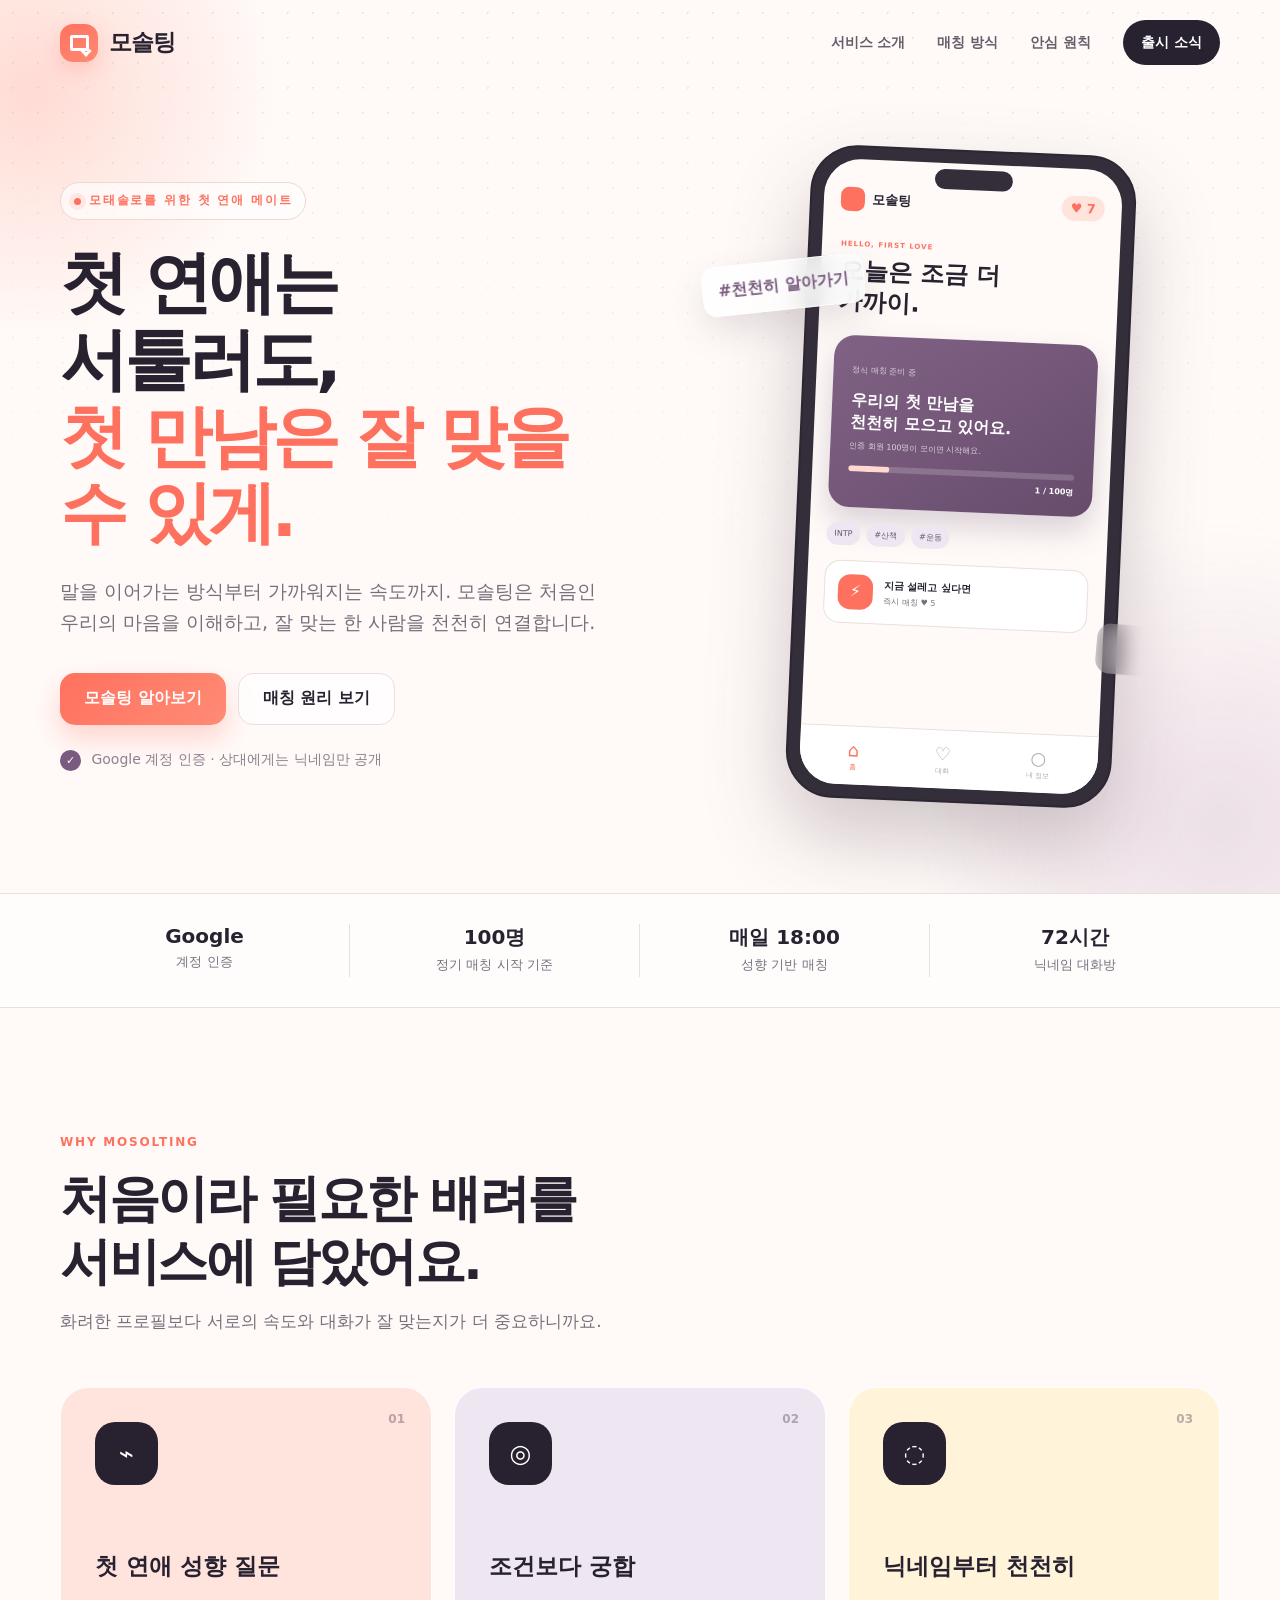
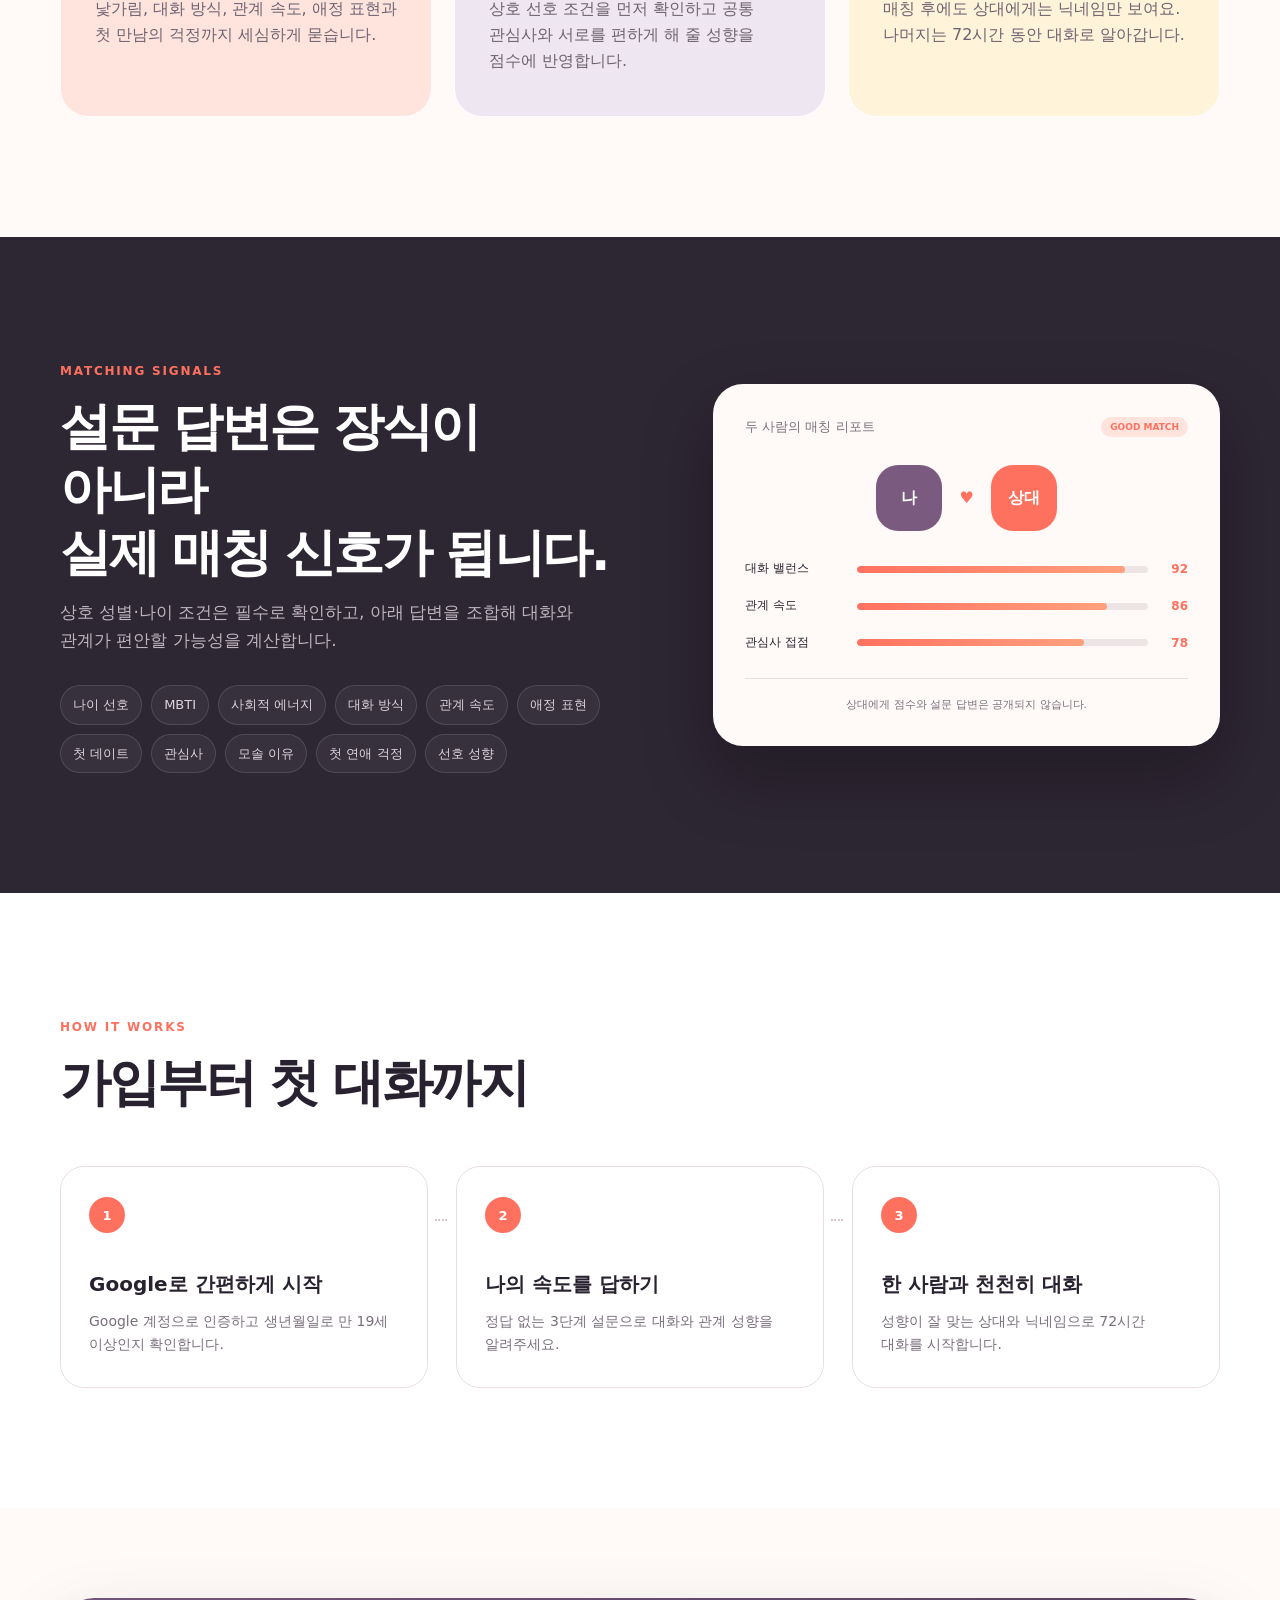
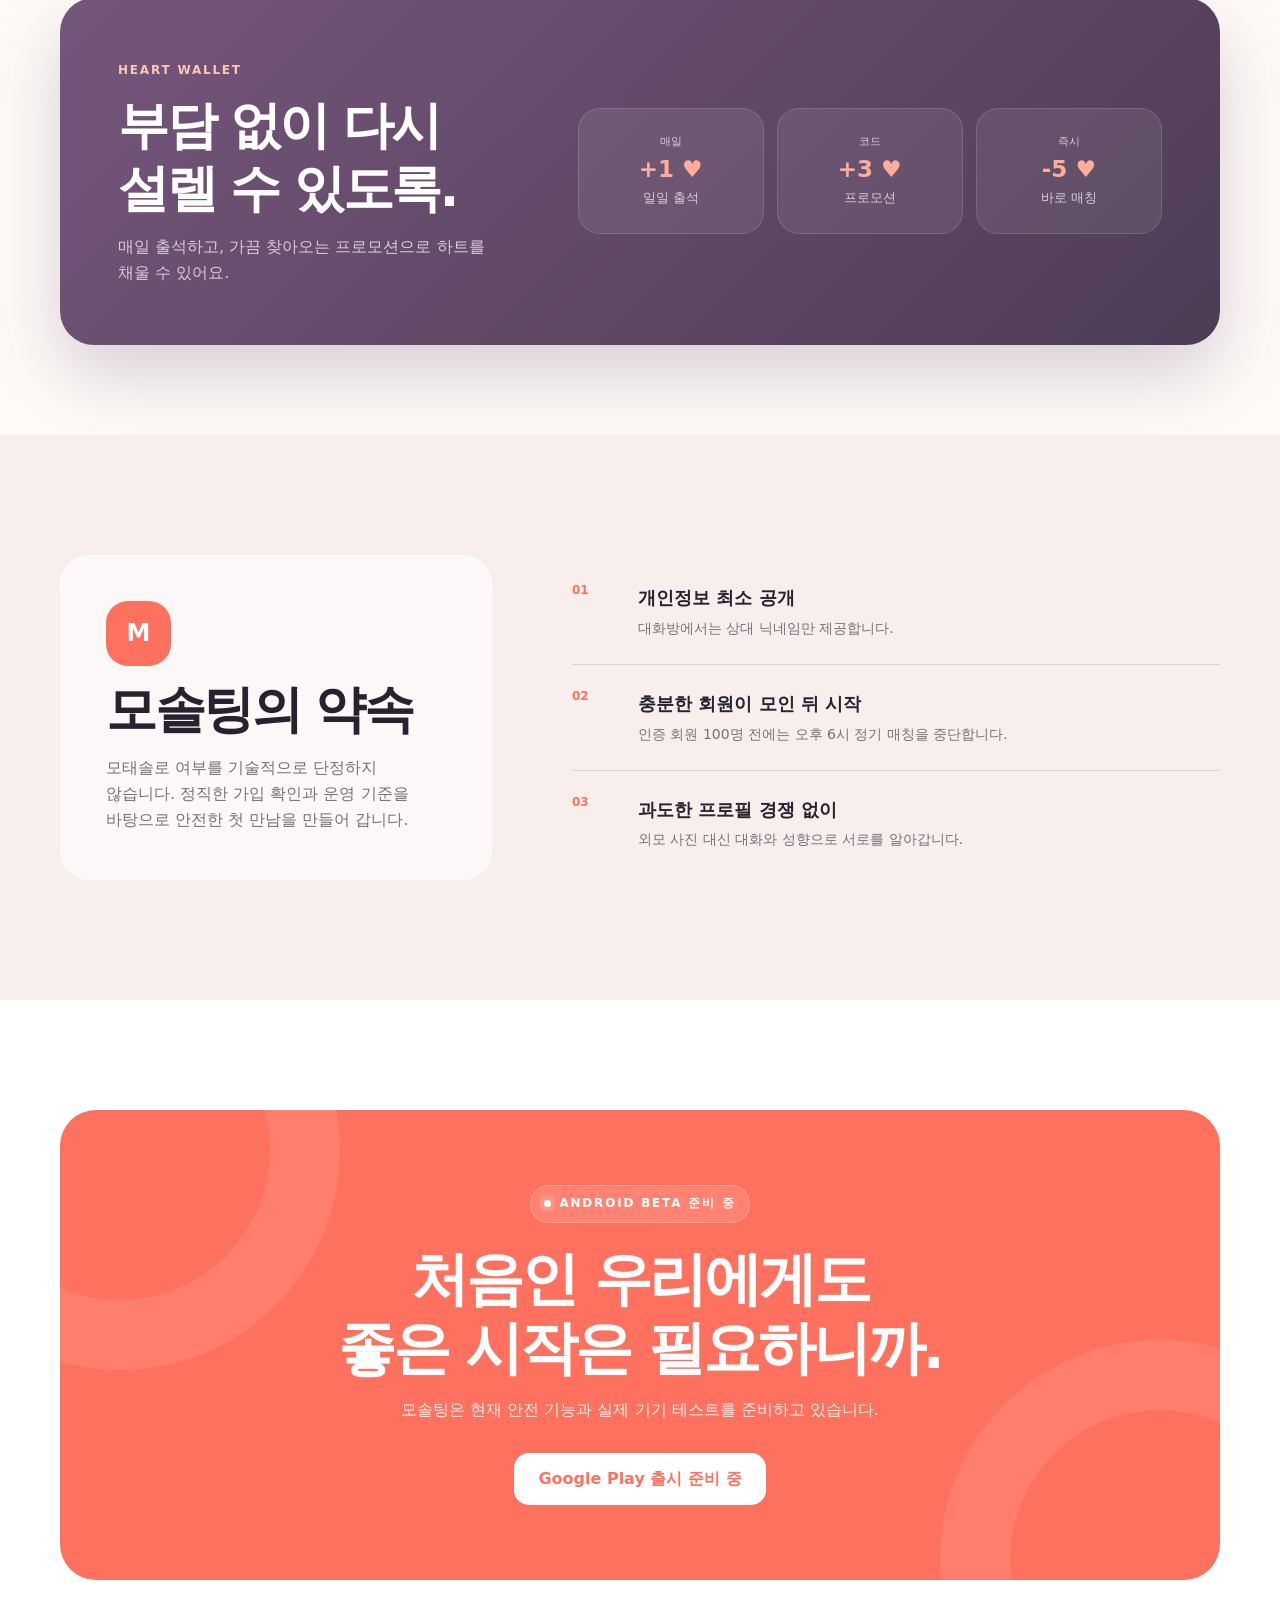
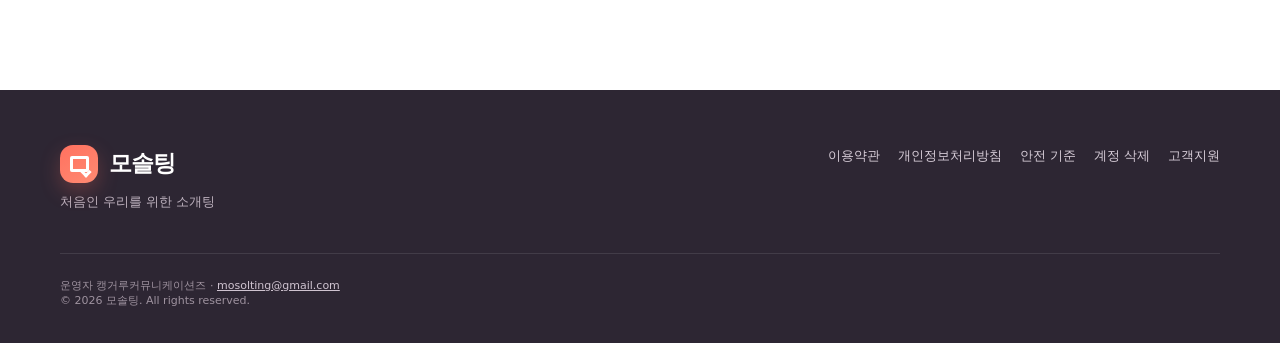
==== index.html @ e600439a "Update Mosolting operator contact" ====
<!DOCTYPE html>
<html lang="ko">
<head>
  <meta charset="UTF-8">
  <meta name="viewport" content="width=device-width, initial-scale=1.0">
  <meta name="description" content="처음이라 서툰 마음을 위한 모태솔로 전용 소개팅 앱, 모솔팅. 성향과 대화 속도를 반영해 잘 맞는 첫 인연을 연결합니다.">
  <meta name="keywords" content="모솔팅, 모태솔로 소개팅, 첫 연애, 소개팅 앱, 성향 매칭, MBTI 소개팅">
  <meta name="author" content="캥거루커뮤니케이션즈">
  <meta name="robots" content="index, follow">
  <link rel="canonical" href="https://mosolting.com/">
  <link rel="icon" href="./images/favicon.svg" type="image/svg+xml">
  <meta property="og:type" content="website">
  <meta property="og:url" content="https://mosolting.com/">
  <meta property="og:title" content="모솔팅 | 처음인 우리를 위한 소개팅">
  <meta property="og:description" content="대화 방식, 관계 속도, 관심사를 반영해 첫 인연을 연결하는 모태솔로 전용 소개팅 앱">
  <meta property="og:site_name" content="모솔팅">
  <meta name="twitter:card" content="summary">
  <meta name="twitter:title" content="모솔팅 | 처음인 우리를 위한 소개팅">
  <meta name="twitter:description" content="처음이라 서툰 마음을 위한 모태솔로 전용 소개팅 앱">
  <title>모솔팅 | 처음인 우리를 위한 소개팅</title>
  <link rel="stylesheet" href="./css/style.css">
  <script type="application/ld+json">
  {
    "@context": "https://schema.org",
    "@type": "SoftwareApplication",
    "name": "모솔팅",
    "applicationCategory": "DatingApplication",
    "operatingSystem": "Android",
    "offers": { "@type": "Offer", "price": "0", "priceCurrency": "KRW" },
    "description": "모태솔로 사용자의 성향과 관계 속도를 반영하는 소개팅 앱"
  }
  </script>
</head>
<body>
  <a class="skip-link" href="#main">본문 바로가기</a>
  <header class="site-header" id="top">
    <div class="container header-inner">
      <a class="brand" href="#top" aria-label="모솔팅 홈">
        <span class="brand-mark" aria-hidden="true"><i></i></span>
        <span>모솔팅</span>
      </a>
      <button class="menu-toggle" type="button" aria-label="메뉴 열기" aria-expanded="false">
        <span></span><span></span>
      </button>
      <nav class="site-nav" aria-label="주요 메뉴">
        <a href="#why">서비스 소개</a>
        <a href="#matching">매칭 방식</a>
        <a href="#promise">안심 원칙</a>
        <a class="nav-cta" href="#launch">출시 소식</a>
      </nav>
    </div>
  </header>

  <main id="main">
    <section class="hero">
      <div class="hero-orb hero-orb-one"></div>
      <div class="hero-orb hero-orb-two"></div>
      <div class="container hero-grid">
        <div class="hero-copy reveal">
          <span class="eyebrow"><i></i> 모태솔로를 위한 첫 연애 메이트</span>
          <h1>첫 연애는 서툴러도,<br><em>첫 만남은 잘 맞을 수 있게.</em></h1>
          <p>말을 이어가는 방식부터 가까워지는 속도까지. 모솔팅은 처음인 우리의 마음을 이해하고, 잘 맞는 한 사람을 천천히 연결합니다.</p>
          <div class="hero-actions">
            <a class="button button-primary" href="#why">모솔팅 알아보기</a>
            <a class="button button-ghost" href="#matching">매칭 원리 보기</a>
          </div>
          <div class="hero-note"><span>✓</span> Google 계정 인증 · 상대에게는 닉네임만 공개</div>
        </div>

        <div class="phone-stage reveal" role="img" aria-label="모솔팅 앱 화면 미리보기">
          <div class="float-chip float-chip-one">#천천히 알아가기</div>
          <div class="float-chip float-chip-two">대화 궁합 92</div>
          <div class="phone">
            <div class="phone-speaker"></div>
            <div class="phone-screen">
              <div class="mock-header">
                <div class="mini-brand"><span class="mini-mark"></span> 모솔팅</div>
                <span class="heart-pill">♥ 7</span>
              </div>
              <div class="mock-greeting"><small>HELLO, FIRST LOVE</small><strong>오늘은 조금 더<br>가까이.</strong></div>
              <div class="mock-match">
                <small>정식 매칭 준비 중</small>
                <strong>우리의 첫 만남을<br>천천히 모으고 있어요.</strong>
                <p>인증 회원 100명이 모이면 시작해요.</p>
                <div class="mock-progress"><i></i></div>
                <b>1 / 100명</b>
              </div>
              <div class="mock-tags"><span>INTP</span><span>#산책</span><span>#운동</span></div>
              <div class="mock-instant"><span>⚡</span><div><b>지금 설레고 싶다면</b><small>즉시 매칭 ♥ 5</small></div></div>
              <div class="mock-nav"><span class="active">⌂<small>홈</small></span><span>♡<small>대화</small></span><span>○<small>내 정보</small></span></div>
            </div>
          </div>
        </div>
      </div>
    </section>

    <section class="facts" aria-label="핵심 서비스 정보">
      <div class="container facts-grid">
        <div><strong>Google</strong><span>계정 인증</span></div>
        <div><strong>100명</strong><span>정기 매칭 시작 기준</span></div>
        <div><strong>매일 18:00</strong><span>성향 기반 매칭</span></div>
        <div><strong>72시간</strong><span>닉네임 대화방</span></div>
      </div>
    </section>

    <section class="section" id="why">
      <div class="container">
        <div class="section-heading reveal">
          <span class="section-kicker">WHY MOSOLTING</span>
          <h2>처음이라 필요한 배려를<br>서비스에 담았어요.</h2>
          <p>화려한 프로필보다 서로의 속도와 대화가 잘 맞는지가 더 중요하니까요.</p>
        </div>
        <div class="feature-grid">
          <article class="feature-card coral reveal">
            <span class="feature-number">01</span>
            <div class="feature-icon">⌁</div>
            <h3>첫 연애 성향 질문</h3>
            <p>낯가림, 대화 방식, 관계 속도, 애정 표현과 첫 만남의 걱정까지 세심하게 묻습니다.</p>
          </article>
          <article class="feature-card plum reveal">
            <span class="feature-number">02</span>
            <div class="feature-icon">◎</div>
            <h3>조건보다 궁합</h3>
            <p>상호 선호 조건을 먼저 확인하고 공통 관심사와 서로를 편하게 해 줄 성향을 점수에 반영합니다.</p>
          </article>
          <article class="feature-card cream reveal">
            <span class="feature-number">03</span>
            <div class="feature-icon">◌</div>
            <h3>닉네임부터 천천히</h3>
            <p>매칭 후에도 상대에게는 닉네임만 보여요. 나머지는 72시간 동안 대화로 알아갑니다.</p>
          </article>
        </div>
      </div>
    </section>

    <section class="section matching-section" id="matching">
      <div class="container matching-grid">
        <div class="matching-copy reveal">
          <span class="section-kicker">MATCHING SIGNALS</span>
          <h2>설문 답변은 장식이 아니라<br>실제 매칭 신호가 됩니다.</h2>
          <p>상호 성별·나이 조건은 필수로 확인하고, 아래 답변을 조합해 대화와 관계가 편안할 가능성을 계산합니다.</p>
          <div class="signal-list">
            <span>나이 선호</span><span>MBTI</span><span>사회적 에너지</span><span>대화 방식</span>
            <span>관계 속도</span><span>애정 표현</span><span>첫 데이트</span><span>관심사</span>
            <span>모솔 이유</span><span>첫 연애 걱정</span><span>선호 성향</span>
          </div>
        </div>
        <div class="score-card reveal">
          <div class="score-top"><span>두 사람의 매칭 리포트</span><b>GOOD MATCH</b></div>
          <div class="avatar-pair"><span>나</span><i>♥</i><span>상대</span></div>
          <div class="score-row"><span>대화 밸런스</span><div><i style="--value:92%"></i></div><b>92</b></div>
          <div class="score-row"><span>관계 속도</span><div><i style="--value:86%"></i></div><b>86</b></div>
          <div class="score-row"><span>관심사 접점</span><div><i style="--value:78%"></i></div><b>78</b></div>
          <p>상대에게 점수와 설문 답변은 공개되지 않습니다.</p>
        </div>
      </div>
    </section>

    <section class="section journey-section">
      <div class="container">
        <div class="section-heading reveal">
          <span class="section-kicker">HOW IT WORKS</span>
          <h2>가입부터 첫 대화까지</h2>
        </div>
        <ol class="journey">
          <li class="reveal"><span>1</span><div><h3>Google로 간편하게 시작</h3><p>Google 계정으로 인증하고 생년월일로 만 19세 이상인지 확인합니다.</p></div></li>
          <li class="reveal"><span>2</span><div><h3>나의 속도를 답하기</h3><p>정답 없는 3단계 설문으로 대화와 관계 성향을 알려주세요.</p></div></li>
          <li class="reveal"><span>3</span><div><h3>한 사람과 천천히 대화</h3><p>성향이 잘 맞는 상대와 닉네임으로 72시간 대화를 시작합니다.</p></div></li>
        </ol>
      </div>
    </section>

    <section class="section heart-section">
      <div class="container heart-panel reveal">
        <div>
          <span class="section-kicker">HEART WALLET</span>
          <h2>부담 없이 다시<br>설렐 수 있도록.</h2>
          <p>매일 출석하고, 가끔 찾아오는 프로모션으로 하트를 채울 수 있어요.</p>
        </div>
        <div class="heart-cards">
          <article><span>매일</span><strong>+1 ♥</strong><p>일일 출석</p></article>
          <article><span>코드</span><strong>+3 ♥</strong><p>프로모션</p></article>
          <article><span>즉시</span><strong>-5 ♥</strong><p>바로 매칭</p></article>
        </div>
      </div>
    </section>

    <section class="section promise-section" id="promise">
      <div class="container promise-grid">
        <div class="promise-card reveal">
          <span class="promise-symbol">M</span>
          <h2>모솔팅의 약속</h2>
          <p>모태솔로 여부를 기술적으로 단정하지 않습니다. 정직한 가입 확인과 운영 기준을 바탕으로 안전한 첫 만남을 만들어 갑니다.</p>
        </div>
        <ul class="promise-list reveal">
          <li><span>01</span><div><b>개인정보 최소 공개</b><p>대화방에서는 상대 닉네임만 제공합니다.</p></div></li>
          <li><span>02</span><div><b>충분한 회원이 모인 뒤 시작</b><p>인증 회원 100명 전에는 오후 6시 정기 매칭을 중단합니다.</p></div></li>
          <li><span>03</span><div><b>과도한 프로필 경쟁 없이</b><p>외모 사진 대신 대화와 성향으로 서로를 알아갑니다.</p></div></li>
        </ul>
      </div>
    </section>

    <section class="launch" id="launch">
      <div class="container launch-card reveal">
        <span class="eyebrow light"><i></i> ANDROID BETA 준비 중</span>
        <h2>처음인 우리에게도<br>좋은 시작은 필요하니까.</h2>
        <p>모솔팅은 현재 안전 기능과 실제 기기 테스트를 준비하고 있습니다.</p>
        <span class="button button-light" aria-disabled="true">Google Play 출시 준비 중</span>
      </div>
    </section>
  </main>

  <footer class="site-footer">
    <div class="container footer-inner">
      <div><a class="brand" href="#top"><span class="brand-mark" aria-hidden="true"><i></i></span><span>모솔팅</span></a><p>처음인 우리를 위한 소개팅</p></div>
      <div class="footer-links">
        <a href="./terms.html">이용약관</a>
        <a href="./privacy.html">개인정보처리방침</a>
        <a href="./safety.html">안전 기준</a>
        <a href="./delete-account.html">계정 삭제</a>
        <a href="./support.html">고객지원</a>
      </div>
      <small>운영자 캥거루커뮤니케이션즈 · <a href="mailto:mosolting@gmail.com">mosolting@gmail.com</a><br>© <span id="year">2026</span> 모솔팅. All rights reserved.</small>
    </div>
  </footer>
  <script src="./js/main.js"></script>
</body>
</html>
---- css/style.css ----
:root {
  --paper: #fffaf8;
  --paper-deep: #f8efed;
  --white: #ffffff;
  --ink: #28212f;
  --muted: #796f7c;
  --coral: #ff715f;
  --coral-soft: #ffe4de;
  --plum: #7a5b7f;
  --plum-soft: #eee6f1;
  --cream: #fff3da;
  --line: #eadfdd;
  --shadow: 0 24px 70px rgba(80, 48, 65, .12);
  --radius: 28px;
  --font-body: Pretendard, "Apple SD Gothic Neo", "Noto Sans KR", system-ui, sans-serif;
  --font-ui: Inter, Pretendard, system-ui, sans-serif;
}

* { box-sizing: border-box; }
html { scroll-behavior: smooth; }
body { margin: 0; color: var(--ink); background: var(--paper); font-family: var(--font-body); line-height: 1.65; word-break: keep-all; overflow-x: hidden; }
a { color: inherit; text-decoration: none; }
button { font: inherit; }
.container { width: min(1160px, calc(100% - 40px)); margin: 0 auto; }
.skip-link { position: fixed; left: 16px; top: -80px; z-index: 999; padding: 10px 16px; color: white; background: var(--ink); border-radius: 10px; }
.skip-link:focus { top: 16px; }

.site-header { position: fixed; inset: 0 0 auto; z-index: 50; padding: 20px 0; transition: .25s ease; }
.site-header.scrolled { padding: 12px 0; background: rgba(255,250,248,.88); border-bottom: 1px solid rgba(234,223,221,.8); backdrop-filter: blur(18px); }
.header-inner { display: flex; align-items: center; justify-content: space-between; }
.brand { display: inline-flex; align-items: center; gap: 11px; font-family: var(--font-ui); font-size: 23px; font-weight: 800; letter-spacing: -1.2px; }
.brand-mark { position: relative; display: grid; place-items: center; width: 38px; height: 38px; border-radius: 13px; background: linear-gradient(145deg, var(--coral), #ff8a72); box-shadow: 0 8px 20px rgba(255,113,95,.25); }
.brand-mark::before { content: ""; width: 13px; height: 10px; border: 3px solid white; border-radius: 2px; }
.brand-mark i { position: absolute; width: 8px; height: 8px; right: 8px; bottom: 7px; border: 3px solid white; border-left: 0; border-top: 0; transform: rotate(45deg); }
.site-nav { display: flex; align-items: center; gap: 32px; font-family: var(--font-ui); font-size: 14px; font-weight: 700; }
.site-nav a { color: #665d69; }
.site-nav a:hover { color: var(--coral); }
.site-nav .nav-cta { padding: 11px 18px; color: white; background: var(--ink); border-radius: 999px; }
.menu-toggle { display: none; width: 42px; height: 42px; border: 0; border-radius: 13px; background: white; box-shadow: 0 8px 25px rgba(79,52,68,.1); }
.menu-toggle span { display: block; width: 18px; height: 2px; margin: 5px auto; background: var(--ink); transition: .2s; }

.hero { position: relative; min-height: 820px; padding: 150px 0 90px; overflow: hidden; }
.hero::before { content: ""; position: absolute; inset: 0; z-index: -3; opacity: .5; background-image: radial-gradient(#d9c8cb 1px, transparent 1px); background-size: 25px 25px; mask-image: linear-gradient(to bottom, black, transparent 75%); }
.hero-orb { position: absolute; z-index: -2; border-radius: 50%; filter: blur(8px); }
.hero-orb-one { width: 520px; height: 520px; left: -230px; top: -170px; background: radial-gradient(circle, rgba(255,163,144,.35), transparent 68%); }
.hero-orb-two { width: 620px; height: 620px; right: -250px; bottom: -240px; background: radial-gradient(circle, rgba(159,119,164,.2), transparent 68%); }
.hero-grid { display: grid; grid-template-columns: 1.05fr .95fr; gap: 70px; align-items: center; }
.eyebrow, .section-kicker { font-family: var(--font-ui); font-size: 12px; font-weight: 800; letter-spacing: 1.8px; color: var(--coral); }
.eyebrow { display: inline-flex; align-items: center; gap: 8px; padding: 8px 13px; border: 1px solid #f0d7d1; border-radius: 999px; background: rgba(255,255,255,.65); }
.eyebrow i { width: 7px; height: 7px; border-radius: 50%; background: var(--coral); box-shadow: 0 0 0 5px rgba(255,113,95,.12); }
.hero h1 { margin: 25px 0 24px; font-size: clamp(45px, 5.3vw, 72px); line-height: 1.13; letter-spacing: -4px; }
.hero h1 em { color: var(--coral); font-style: normal; }
.hero-copy > p { max-width: 630px; margin: 0 0 34px; color: var(--muted); font-size: 19px; }
.hero-actions { display: flex; gap: 12px; }
.button { display: inline-flex; min-height: 52px; padding: 0 24px; align-items: center; justify-content: center; border-radius: 15px; font-family: var(--font-ui); font-weight: 800; transition: .2s; }
.button:hover { transform: translateY(-2px); }
.button-primary { color: white; background: linear-gradient(135deg, var(--coral), #ff8b74); box-shadow: 0 13px 28px rgba(255,113,95,.28); }
.button-ghost { border: 1px solid var(--line); background: rgba(255,255,255,.7); }
.hero-note { margin-top: 23px; color: #8c808c; font-size: 14px; }
.hero-note span { display: inline-grid; place-items: center; width: 21px; height: 21px; margin-right: 6px; color: white; background: var(--plum); border-radius: 50%; font: 700 11px var(--font-ui); }

.phone-stage { position: relative; display: grid; place-items: center; min-height: 610px; }
.phone { position: relative; width: 326px; padding: 12px; border: 2px solid #2d2633; border-radius: 47px; background: #342d3a; box-shadow: 0 38px 80px rgba(70,47,64,.25); transform: rotate(2.5deg); }
.phone-speaker { position: absolute; z-index: 3; top: 18px; left: 50%; width: 78px; height: 20px; border-radius: 20px; background: #342d3a; transform: translateX(-50%); }
.phone-screen { position: relative; min-height: 625px; padding: 27px 17px 15px; border-radius: 36px; background: #fffaf8; overflow: hidden; }
.mock-header { display: flex; align-items: center; justify-content: space-between; font: 800 13px var(--font-ui); }
.mini-brand { display: flex; align-items: center; gap: 7px; }
.mini-mark { width: 24px; height: 24px; border-radius: 8px; background: var(--coral); }
.heart-pill { color: var(--coral); padding: 5px 9px; background: var(--coral-soft); border-radius: 999px; }
.mock-greeting { margin: 29px 2px 17px; }
.mock-greeting small { display: block; margin-bottom: 7px; color: var(--coral); font: 800 7px var(--font-ui); letter-spacing: 1px; }
.mock-greeting strong { font-size: 24px; line-height: 1.25; }
.mock-match { padding: 19px; color: white; border-radius: 21px; background: linear-gradient(145deg, #816286, #674c6c); box-shadow: 0 15px 30px rgba(92,68,99,.22); }
.mock-match small { font-size: 8px; opacity: .72; }
.mock-match strong { display: block; margin: 9px 0 7px; font-size: 16px; line-height: 1.35; }
.mock-match p { margin: 0 0 12px; font-size: 8px; opacity: .75; }
.mock-progress { height: 6px; background: rgba(255,255,255,.18); border-radius: 9px; overflow: hidden; }
.mock-progress i { display: block; width: 18%; height: 100%; background: #ffd8cf; border-radius: inherit; }
.mock-match b { display: block; margin-top: 6px; text-align: right; font: 700 8px var(--font-ui); }
.mock-tags { display: flex; gap: 6px; margin: 15px 0; }
.mock-tags span { padding: 5px 8px; color: #6c5771; background: var(--plum-soft); border-radius: 999px; font-size: 8px; }
.mock-instant { display: flex; align-items: center; gap: 11px; padding: 13px; border: 1px solid var(--line); border-radius: 16px; background: white; }
.mock-instant > span { display: grid; place-items: center; width: 35px; height: 35px; color: white; background: var(--coral); border-radius: 12px; }
.mock-instant b, .mock-instant small { display: block; }
.mock-instant b { font-size: 10px; }
.mock-instant small { color: var(--muted); font-size: 8px; }
.mock-nav { position: absolute; inset: auto 0 0; display: flex; justify-content: space-around; padding: 13px 10px 12px; color: #b2a8b3; background: white; border-top: 1px solid var(--line); }
.mock-nav span { text-align: center; font: 18px var(--font-ui); }
.mock-nav small { display: block; margin-top: 2px; font-size: 7px; }
.mock-nav .active { color: var(--coral); }
.float-chip { position: absolute; z-index: 4; padding: 11px 15px; border: 1px solid rgba(255,255,255,.85); border-radius: 14px; background: rgba(255,255,255,.8); box-shadow: 0 15px 35px rgba(74,52,67,.13); backdrop-filter: blur(12px); font-weight: 700; }
.float-chip-one { top: 110px; left: 0; color: var(--plum); transform: rotate(-6deg); }
.float-chip-two { right: -5px; bottom: 125px; color: var(--coral); transform: rotate(5deg); }

.facts { border-block: 1px solid var(--line); background: rgba(255,255,255,.62); }
.facts-grid { display: grid; grid-template-columns: repeat(4, 1fr); padding-block: 30px; }
.facts-grid > div { padding: 0 28px; border-right: 1px solid var(--line); text-align: center; }
.facts-grid > div:last-child { border: 0; }
.facts strong { display: block; font: 800 20px var(--font-ui); }
.facts span { color: var(--muted); font-size: 13px; }

.section { padding: 120px 0; }
.section-heading { max-width: 720px; margin-bottom: 52px; }
.section-heading h2, .matching-copy h2, .heart-panel h2, .promise-card h2 { margin: 12px 0 14px; font-size: clamp(34px, 4vw, 52px); line-height: 1.23; letter-spacing: -2.5px; }
.section-heading p, .matching-copy > p { margin: 0; color: var(--muted); font-size: 17px; }
.feature-grid { display: grid; grid-template-columns: repeat(3, 1fr); gap: 22px; }
.feature-card { position: relative; min-height: 330px; padding: 34px; border: 1px solid rgba(255,255,255,.9); border-radius: var(--radius); overflow: hidden; transition: transform .25s, box-shadow .25s; }
.feature-card:hover { transform: translateY(-7px); box-shadow: var(--shadow); }
.feature-card.coral { background: var(--coral-soft); }
.feature-card.plum { background: var(--plum-soft); }
.feature-card.cream { background: var(--cream); }
.feature-number { position: absolute; top: 24px; right: 26px; color: rgba(55,40,57,.35); font: 800 12px var(--font-ui); }
.feature-icon { display: grid; place-items: center; width: 63px; height: 63px; margin-bottom: 63px; color: white; background: var(--ink); border-radius: 20px; font: 25px var(--font-ui); }
.feature-card h3 { margin: 0 0 10px; font-size: 23px; }
.feature-card p { margin: 0; color: #6e6370; }

.matching-section { background: #2d2633; color: white; }
.matching-grid { display: grid; grid-template-columns: 1fr .9fr; gap: 90px; align-items: center; }
.matching-copy > p { color: #bfb5c0; }
.signal-list { display: flex; flex-wrap: wrap; gap: 9px; margin-top: 31px; }
.signal-list span { padding: 8px 12px; border: 1px solid rgba(255,255,255,.12); border-radius: 999px; color: #ddd4de; background: rgba(255,255,255,.05); font-size: 13px; }
.score-card { padding: 32px; color: var(--ink); background: #fffaf8; border-radius: 30px; box-shadow: 0 30px 70px rgba(0,0,0,.25); }
.score-top { display: flex; justify-content: space-between; align-items: center; color: var(--muted); font-size: 13px; }
.score-top b { padding: 5px 9px; color: var(--coral); background: var(--coral-soft); border-radius: 999px; font: 800 9px var(--font-ui); }
.avatar-pair { display: flex; align-items: center; justify-content: center; gap: 17px; margin: 28px 0; }
.avatar-pair span { display: grid; place-items: center; width: 66px; height: 66px; color: white; background: var(--plum); border-radius: 22px; font-weight: 800; }
.avatar-pair span:last-child { background: var(--coral); }
.avatar-pair i { color: var(--coral); font-style: normal; }
.score-row { display: grid; grid-template-columns: 100px 1fr 28px; gap: 12px; align-items: center; margin: 17px 0; font-size: 12px; }
.score-row > div { height: 7px; background: #ece4e5; border-radius: 10px; overflow: hidden; }
.score-row > div i { display: block; width: var(--value); height: 100%; background: linear-gradient(90deg, var(--coral), #ffa07d); border-radius: inherit; }
.score-row b { color: var(--coral); font: 800 12px var(--font-ui); text-align: right; }
.score-card > p { margin: 25px 0 0; padding-top: 17px; border-top: 1px solid var(--line); color: var(--muted); font-size: 11px; text-align: center; }

.journey-section { background: var(--white); }
.journey { display: grid; grid-template-columns: repeat(3, 1fr); gap: 28px; margin: 0; padding: 0; list-style: none; counter-reset: step; }
.journey li { position: relative; padding: 30px 28px; border: 1px solid var(--line); border-radius: 24px; }
.journey li::after { content: ""; position: absolute; top: 52px; left: calc(100% + 8px); width: 12px; border-top: 2px dotted #d5c8cb; }
.journey li:last-child::after { display: none; }
.journey li > span { display: grid; place-items: center; width: 36px; height: 36px; margin-bottom: 35px; color: white; background: var(--coral); border-radius: 50%; font: 800 13px var(--font-ui); }
.journey h3 { margin: 0 0 9px; font-size: 20px; }
.journey p { margin: 0; color: var(--muted); font-size: 14px; }

.heart-section { padding-block: 90px; }
.heart-panel { display: grid; grid-template-columns: .8fr 1.2fr; gap: 70px; align-items: center; padding: 58px; color: white; background: linear-gradient(135deg, #75567b, #4e3c55); border-radius: 34px; box-shadow: 0 30px 70px rgba(79,57,86,.22); }
.heart-panel .section-kicker { color: #ffc5b8; }
.heart-panel p { margin: 0; color: #d9ccd9; }
.heart-cards { display: grid; grid-template-columns: repeat(3, 1fr); gap: 13px; }
.heart-cards article { padding: 24px 18px; border: 1px solid rgba(255,255,255,.13); border-radius: 22px; text-align: center; background: rgba(255,255,255,.08); }
.heart-cards span { display: block; color: #d8cbd9; font-size: 11px; }
.heart-cards strong { display: block; margin: 5px 0; color: #ffac9a; font: 800 23px var(--font-ui); }
.heart-cards p { font-size: 13px; }

.promise-section { background: var(--paper-deep); }
.promise-grid { display: grid; grid-template-columns: .8fr 1.2fr; gap: 80px; align-items: center; }
.promise-card { padding: 45px; border: 1px solid white; border-radius: 30px; background: rgba(255,255,255,.58); }
.promise-symbol { display: grid; place-items: center; width: 65px; height: 65px; color: white; background: var(--coral); border-radius: 22px; font: 800 24px var(--font-ui); }
.promise-card p { margin: 0; color: var(--muted); }
.promise-list { margin: 0; padding: 0; list-style: none; }
.promise-list li { display: grid; grid-template-columns: 48px 1fr; gap: 18px; padding: 24px 0; border-bottom: 1px solid #dfd2d2; }
.promise-list li:last-child { border: 0; }
.promise-list > li > span { color: var(--coral); font: 800 12px var(--font-ui); }
.promise-list b { font-size: 18px; }
.promise-list p { margin: 4px 0 0; color: var(--muted); font-size: 14px; }

.launch { padding: 110px 0; background: var(--white); }
.launch-card { position: relative; padding: 75px 40px; color: white; background: var(--coral); border-radius: 36px; text-align: center; overflow: hidden; }
.launch-card::before, .launch-card::after { content: ""; position: absolute; width: 300px; height: 300px; border: 70px solid rgba(255,255,255,.09); border-radius: 50%; }
.launch-card::before { left: -160px; top: -180px; }
.launch-card::after { right: -160px; bottom: -200px; }
.eyebrow.light { position: relative; color: white; border-color: rgba(255,255,255,.25); background: rgba(255,255,255,.12); }
.eyebrow.light i { background: white; box-shadow: 0 0 0 5px rgba(255,255,255,.15); }
.launch h2 { position: relative; margin: 22px 0 13px; font-size: clamp(36px, 5vw, 58px); line-height: 1.2; letter-spacing: -3px; }
.launch p { position: relative; margin: 0 0 30px; color: #fff0ec; }
.button-light { position: relative; color: var(--coral); background: white; cursor: default; }
.button-light:hover { transform: none; }

.site-footer { padding: 55px 0 35px; background: #2d2633; color: white; }
.footer-inner { display: grid; grid-template-columns: 1fr 1fr; gap: 40px; align-items: start; }
.footer-inner .brand { color: white; }
.footer-inner p { margin: 8px 0 0; color: #bdb1be; font-size: 13px; }
.footer-links { display: flex; flex-wrap: wrap; justify-content: flex-end; gap: 8px 18px; color: #d7cdd8; font-size: 13px; }
.footer-links a:hover { color: white; text-decoration: underline; }
.footer-inner small { grid-column: 1 / -1; padding-top: 24px; border-top: 1px solid rgba(255,255,255,.1); color: #9e929f; font: 500 11px var(--font-ui); }
.footer-inner small a { color: #cfc3d0; text-decoration: underline; }

.reveal { opacity: 0; transform: translateY(20px); transition: opacity .7s ease, transform .7s ease; }
.reveal.visible { opacity: 1; transform: none; }

@media (max-width: 900px) {
  .hero-grid, .matching-grid, .heart-panel, .promise-grid { grid-template-columns: 1fr; }
  .hero-copy { text-align: center; }
  .hero-copy > p { margin-inline: auto; }
  .hero-actions { justify-content: center; }
  .phone-stage { margin-top: 10px; }
  .facts-grid { grid-template-columns: repeat(2, 1fr); }
  .facts-grid > div:nth-child(2) { border-right: 0; }
  .facts-grid > div:nth-child(-n+2) { padding-bottom: 22px; margin-bottom: 22px; border-bottom: 1px solid var(--line); }
  .feature-grid { grid-template-columns: 1fr; }
  .feature-card { min-height: 270px; }
  .feature-icon { margin-bottom: 35px; }
  .journey { grid-template-columns: 1fr; }
  .journey li::after { display: none; }
  .heart-panel { gap: 35px; }
}

@media (max-width: 700px) {
  .container { width: min(100% - 28px, 1160px); }
  .site-header { padding: 13px 0; }
  .brand { font-size: 20px; }
  .brand-mark { width: 35px; height: 35px; }
  .menu-toggle { display: block; }
  .site-nav { position: absolute; top: 67px; left: 14px; right: 14px; display: none; padding: 18px; flex-direction: column; align-items: stretch; gap: 4px; border: 1px solid var(--line); border-radius: 20px; background: rgba(255,250,248,.97); box-shadow: var(--shadow); }
  .site-nav.open { display: flex; }
  .site-nav a { padding: 11px 12px; }
  .site-nav .nav-cta { text-align: center; }
  .menu-toggle[aria-expanded="true"] span:first-child { transform: translateY(3.5px) rotate(45deg); }
  .menu-toggle[aria-expanded="true"] span:last-child { transform: translateY(-3.5px) rotate(-45deg); }
  .hero { min-height: 0; padding: 120px 0 65px; }
  .hero-grid { gap: 35px; }
  .hero h1 { margin-top: 21px; font-size: clamp(39px, 12vw, 56px); letter-spacing: -3px; }
  .hero-copy > p { font-size: 16px; }
  .hero-actions { flex-direction: column; }
  .button { width: 100%; }
  .phone-stage { min-height: 550px; transform: scale(.88); margin: -28px 0 -35px; }
  .phone { width: 310px; }
  .phone-screen { min-height: 610px; }
  .float-chip-one { left: -20px; }
  .float-chip-two { right: -20px; }
  .facts-grid { padding-block: 23px; }
  .facts-grid > div { padding-inline: 10px; }
  .facts strong { font-size: 17px; }
  .facts span { font-size: 11px; }
  .section { padding: 78px 0; }
  .section-heading { margin-bottom: 34px; }
  .section-heading h2, .matching-copy h2, .heart-panel h2, .promise-card h2 { font-size: 34px; letter-spacing: -2px; }
  .feature-card { padding: 27px; }
  .matching-grid { gap: 48px; }
  .score-card { padding: 24px 20px; }
  .score-row { grid-template-columns: 83px 1fr 25px; gap: 8px; }
  .heart-panel { padding: 36px 23px; }
  .heart-cards { gap: 7px; }
  .heart-cards article { padding: 19px 8px; }
  .heart-cards strong { font-size: 18px; }
  .promise-card { padding: 30px 25px; }
  .launch { padding: 70px 0; }
  .launch-card { padding: 55px 22px; border-radius: 28px; }
  .footer-inner { grid-template-columns: 1fr; gap: 24px; }
  .footer-links { justify-content: flex-start; }
  .footer-inner small { grid-column: auto; }
}

@media (prefers-reduced-motion: reduce) {
  html { scroll-behavior: auto; }
  *, *::before, *::after { animation: none !important; transition: none !important; }
  .reveal { opacity: 1; transform: none; }
}
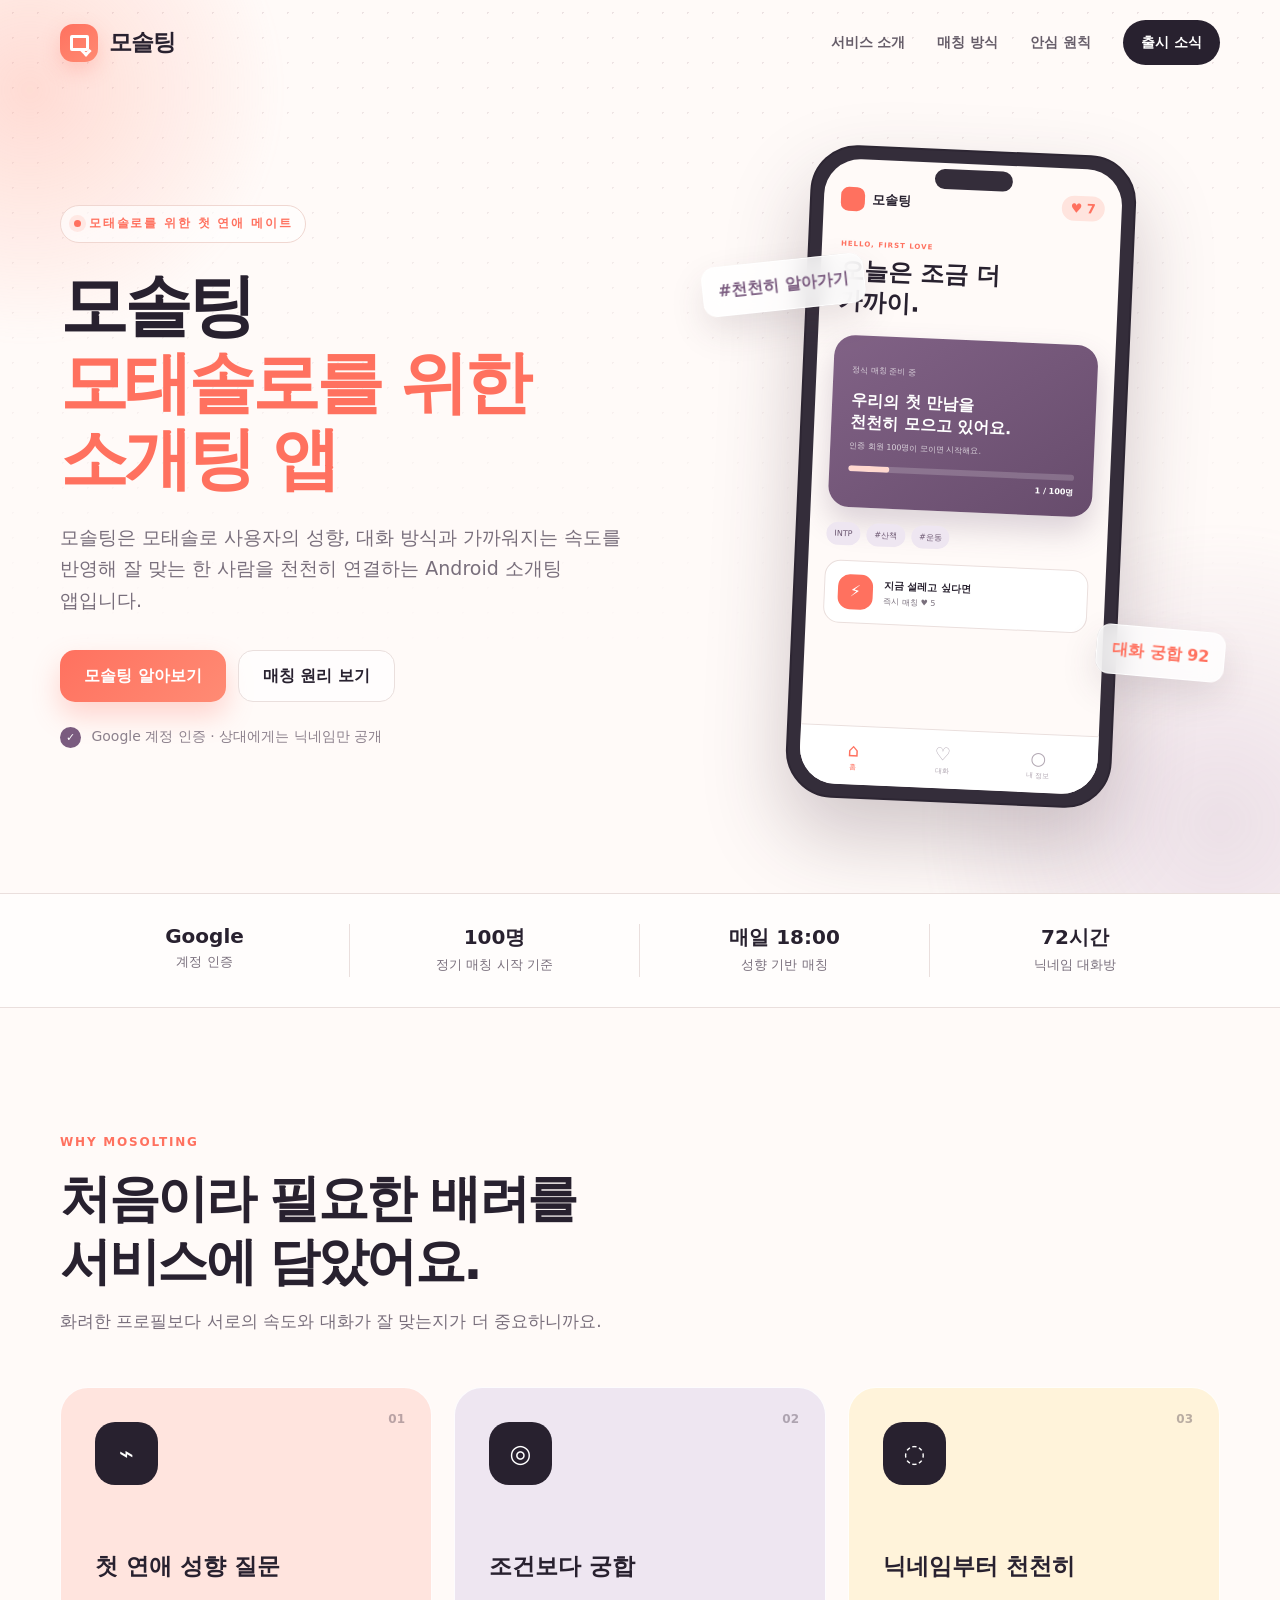
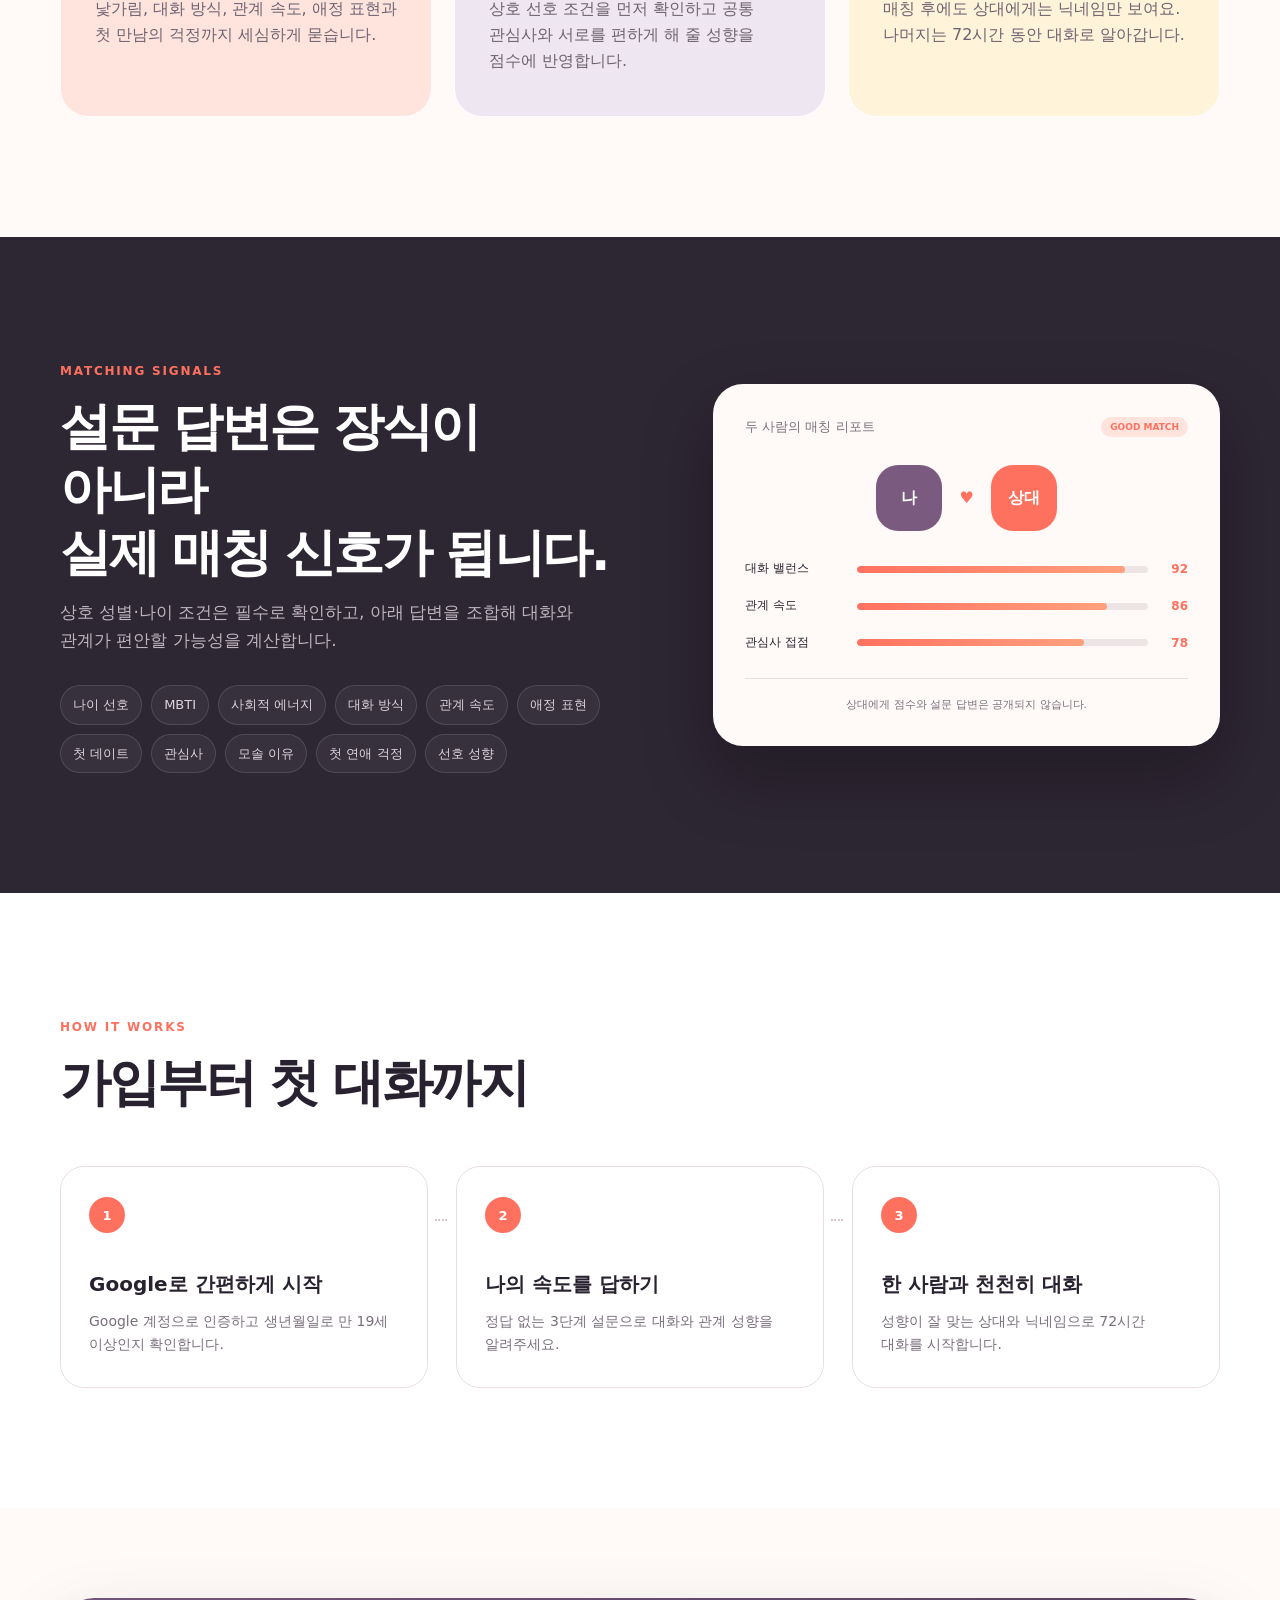
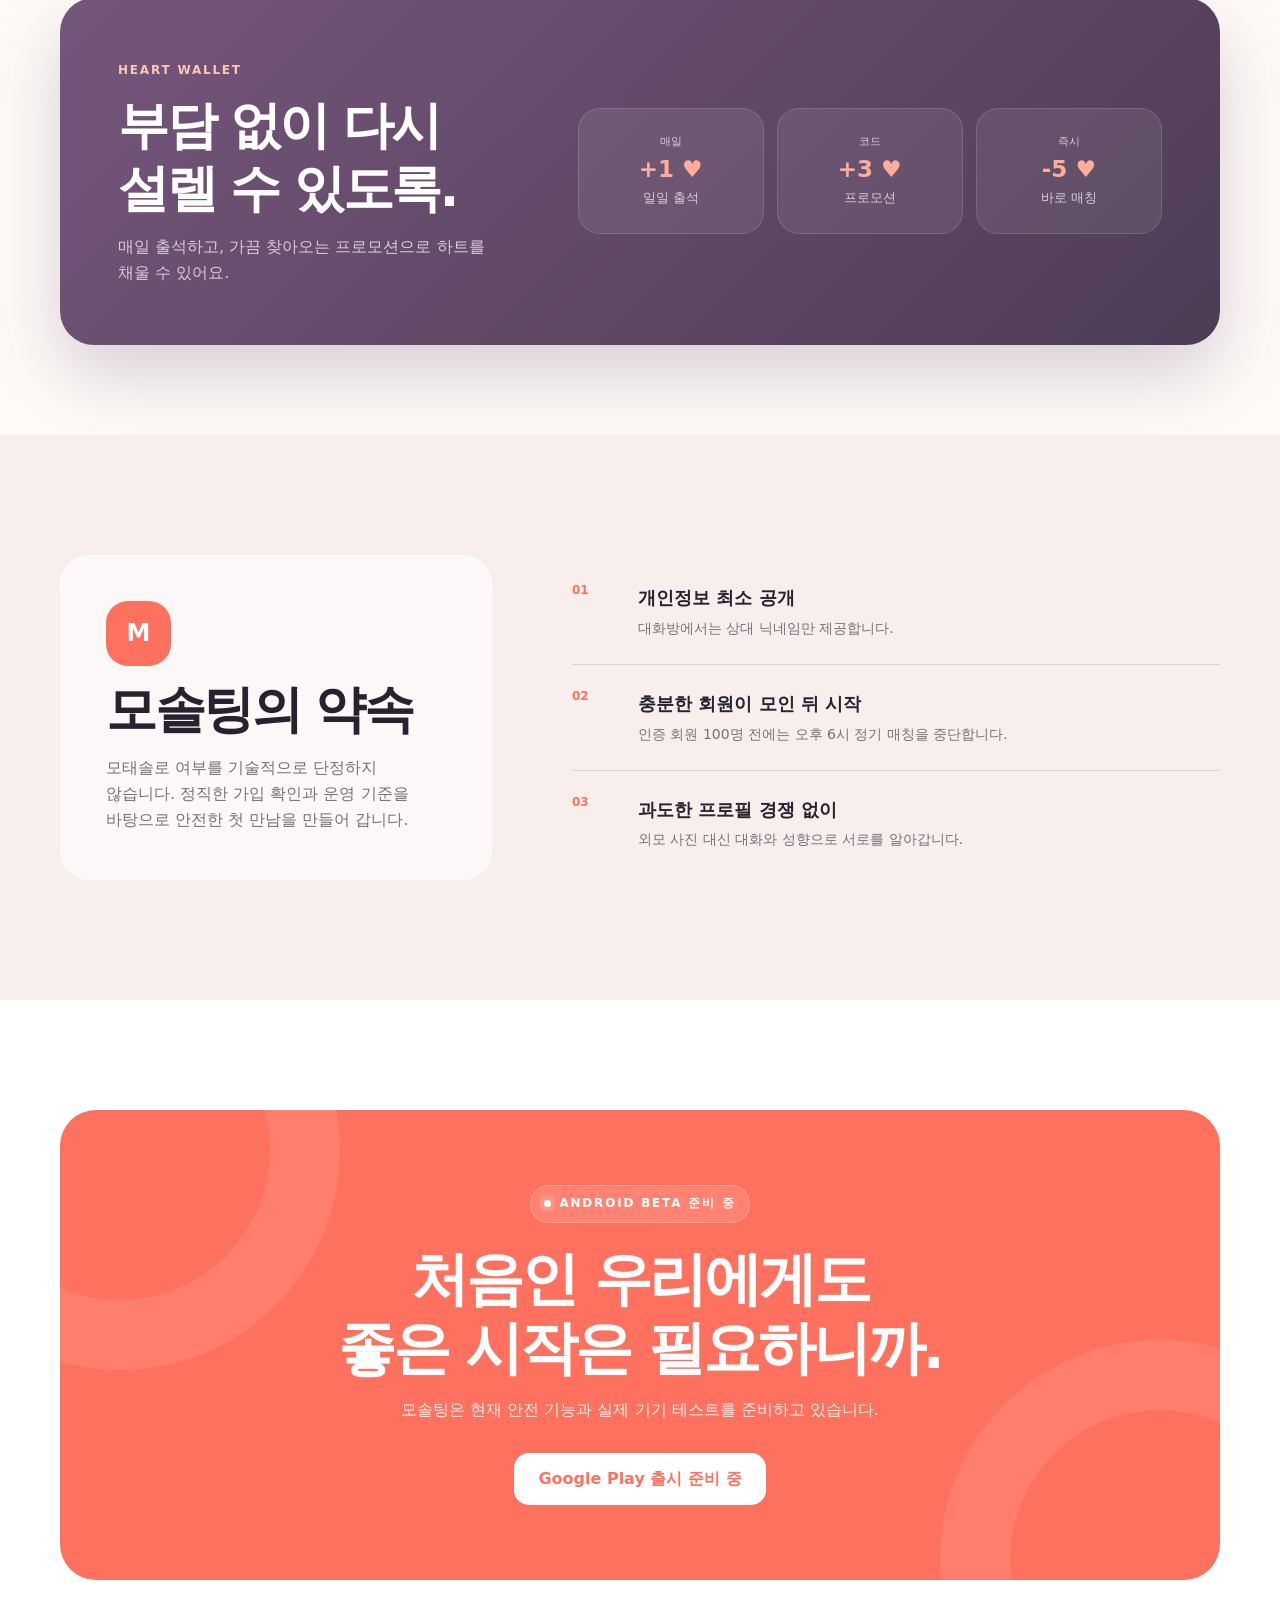
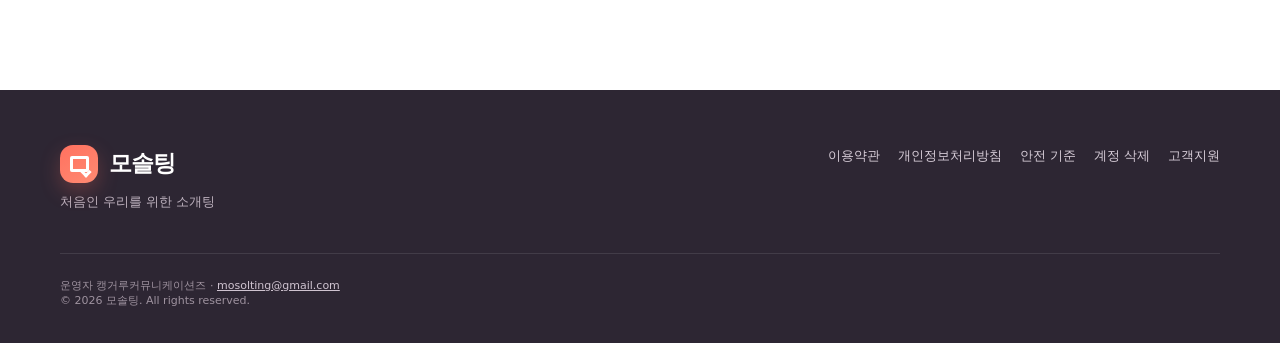
==== commit 3b780c9b: "Clarify Mosolting homepage identity" ====
--- a/index.html
+++ b/index.html
@@ -11,13 +11,13 @@
   <link rel="icon" href="./images/favicon.svg" type="image/svg+xml">
   <meta property="og:type" content="website">
   <meta property="og:url" content="https://mosolting.com/">
-  <meta property="og:title" content="모솔팅 | 처음인 우리를 위한 소개팅">
-  <meta property="og:description" content="대화 방식, 관계 속도, 관심사를 반영해 첫 인연을 연결하는 모태솔로 전용 소개팅 앱">
+  <meta property="og:title" content="모솔팅">
+  <meta property="og:description" content="모솔팅은 대화 방식, 관계 속도, 관심사를 반영해 첫 인연을 연결하는 모태솔로 전용 소개팅 앱입니다.">
   <meta property="og:site_name" content="모솔팅">
   <meta name="twitter:card" content="summary">
-  <meta name="twitter:title" content="모솔팅 | 처음인 우리를 위한 소개팅">
-  <meta name="twitter:description" content="처음이라 서툰 마음을 위한 모태솔로 전용 소개팅 앱">
-  <title>모솔팅 | 처음인 우리를 위한 소개팅</title>
+  <meta name="twitter:title" content="모솔팅">
+  <meta name="twitter:description" content="모솔팅은 처음이라 서툰 마음을 위한 모태솔로 전용 소개팅 앱입니다.">
+  <title>모솔팅</title>
   <link rel="stylesheet" href="./css/style.css">
   <script type="application/ld+json">
   {
@@ -58,8 +58,8 @@
       <div class="container hero-grid">
         <div class="hero-copy reveal">
           <span class="eyebrow"><i></i> 모태솔로를 위한 첫 연애 메이트</span>
-          <h1>첫 연애는 서툴러도,<br><em>첫 만남은 잘 맞을 수 있게.</em></h1>
-          <p>말을 이어가는 방식부터 가까워지는 속도까지. 모솔팅은 처음인 우리의 마음을 이해하고, 잘 맞는 한 사람을 천천히 연결합니다.</p>
+          <h1>모솔팅<br><em>모태솔로를 위한 소개팅 앱</em></h1>
+          <p>모솔팅은 모태솔로 사용자의 성향, 대화 방식과 가까워지는 속도를 반영해 잘 맞는 한 사람을 천천히 연결하는 Android 소개팅 앱입니다.</p>
           <div class="hero-actions">
             <a class="button button-primary" href="#why">모솔팅 알아보기</a>
             <a class="button button-ghost" href="#matching">매칭 원리 보기</a>
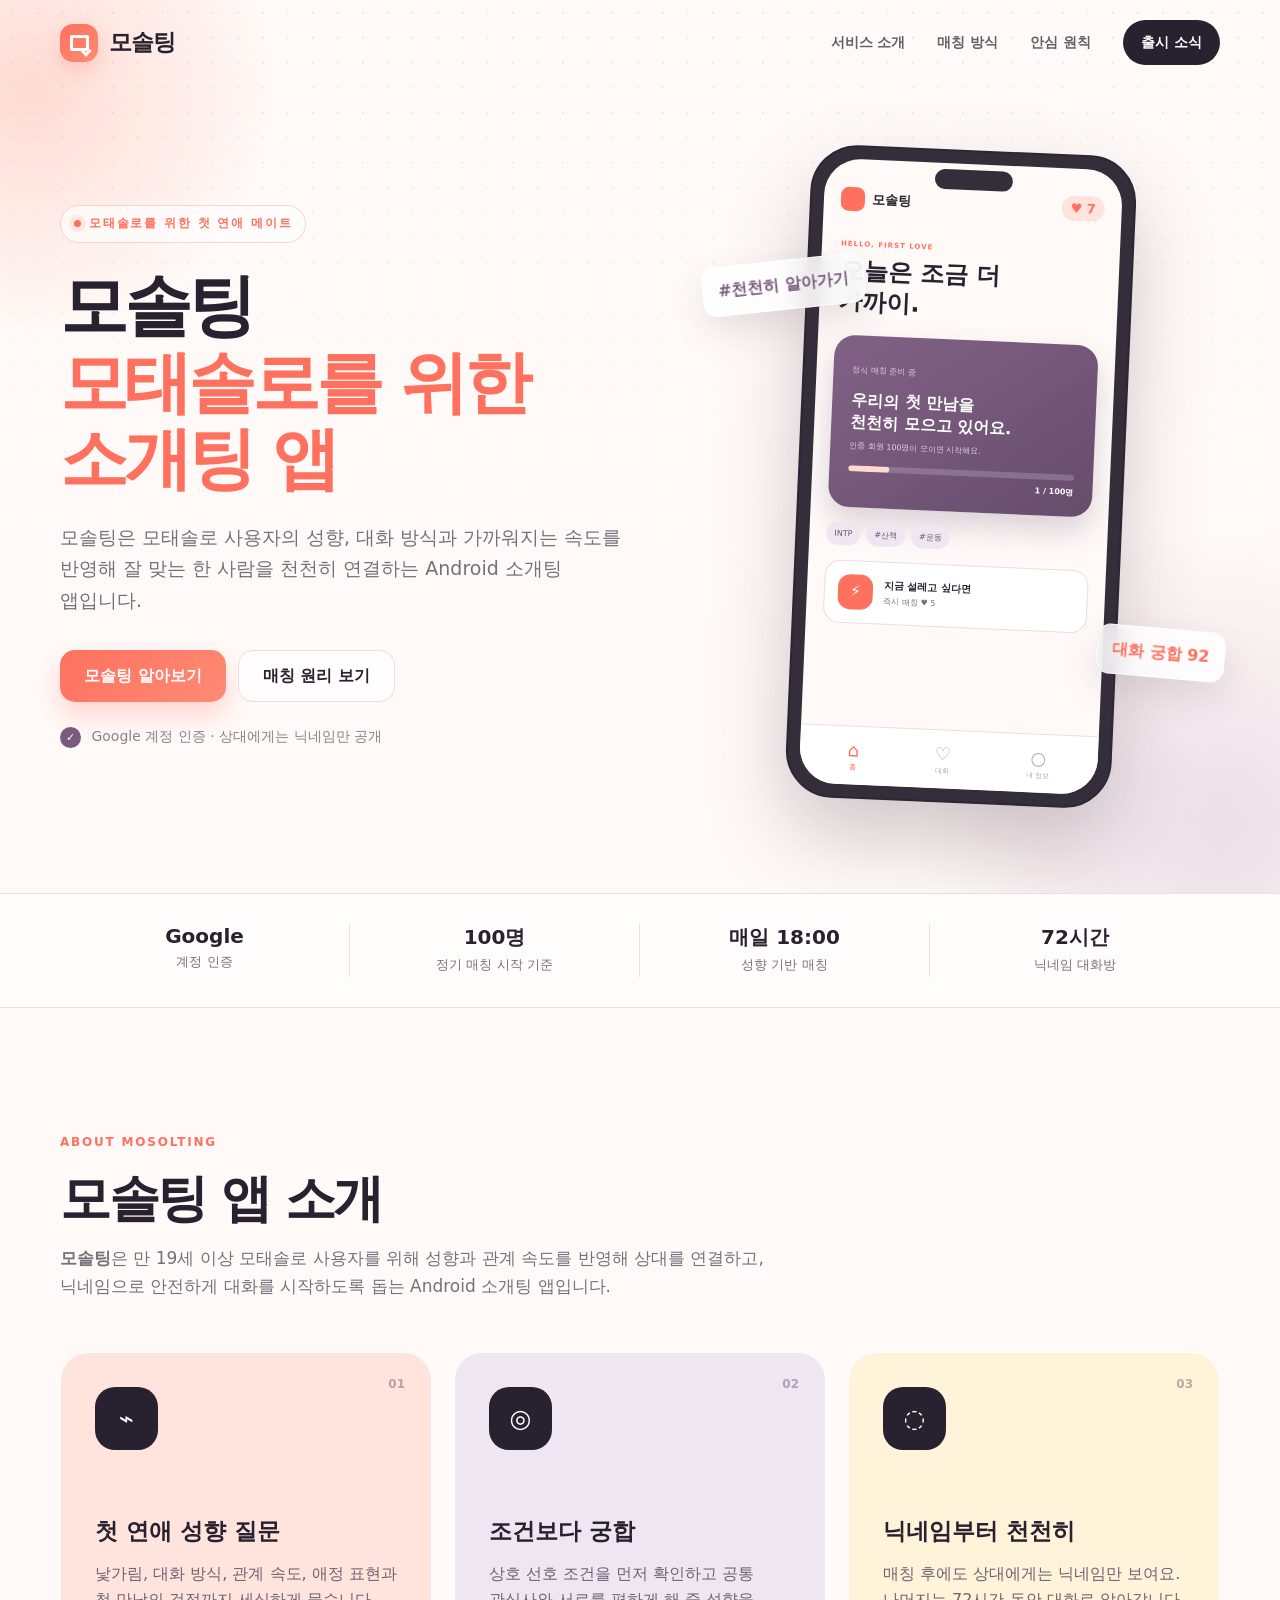
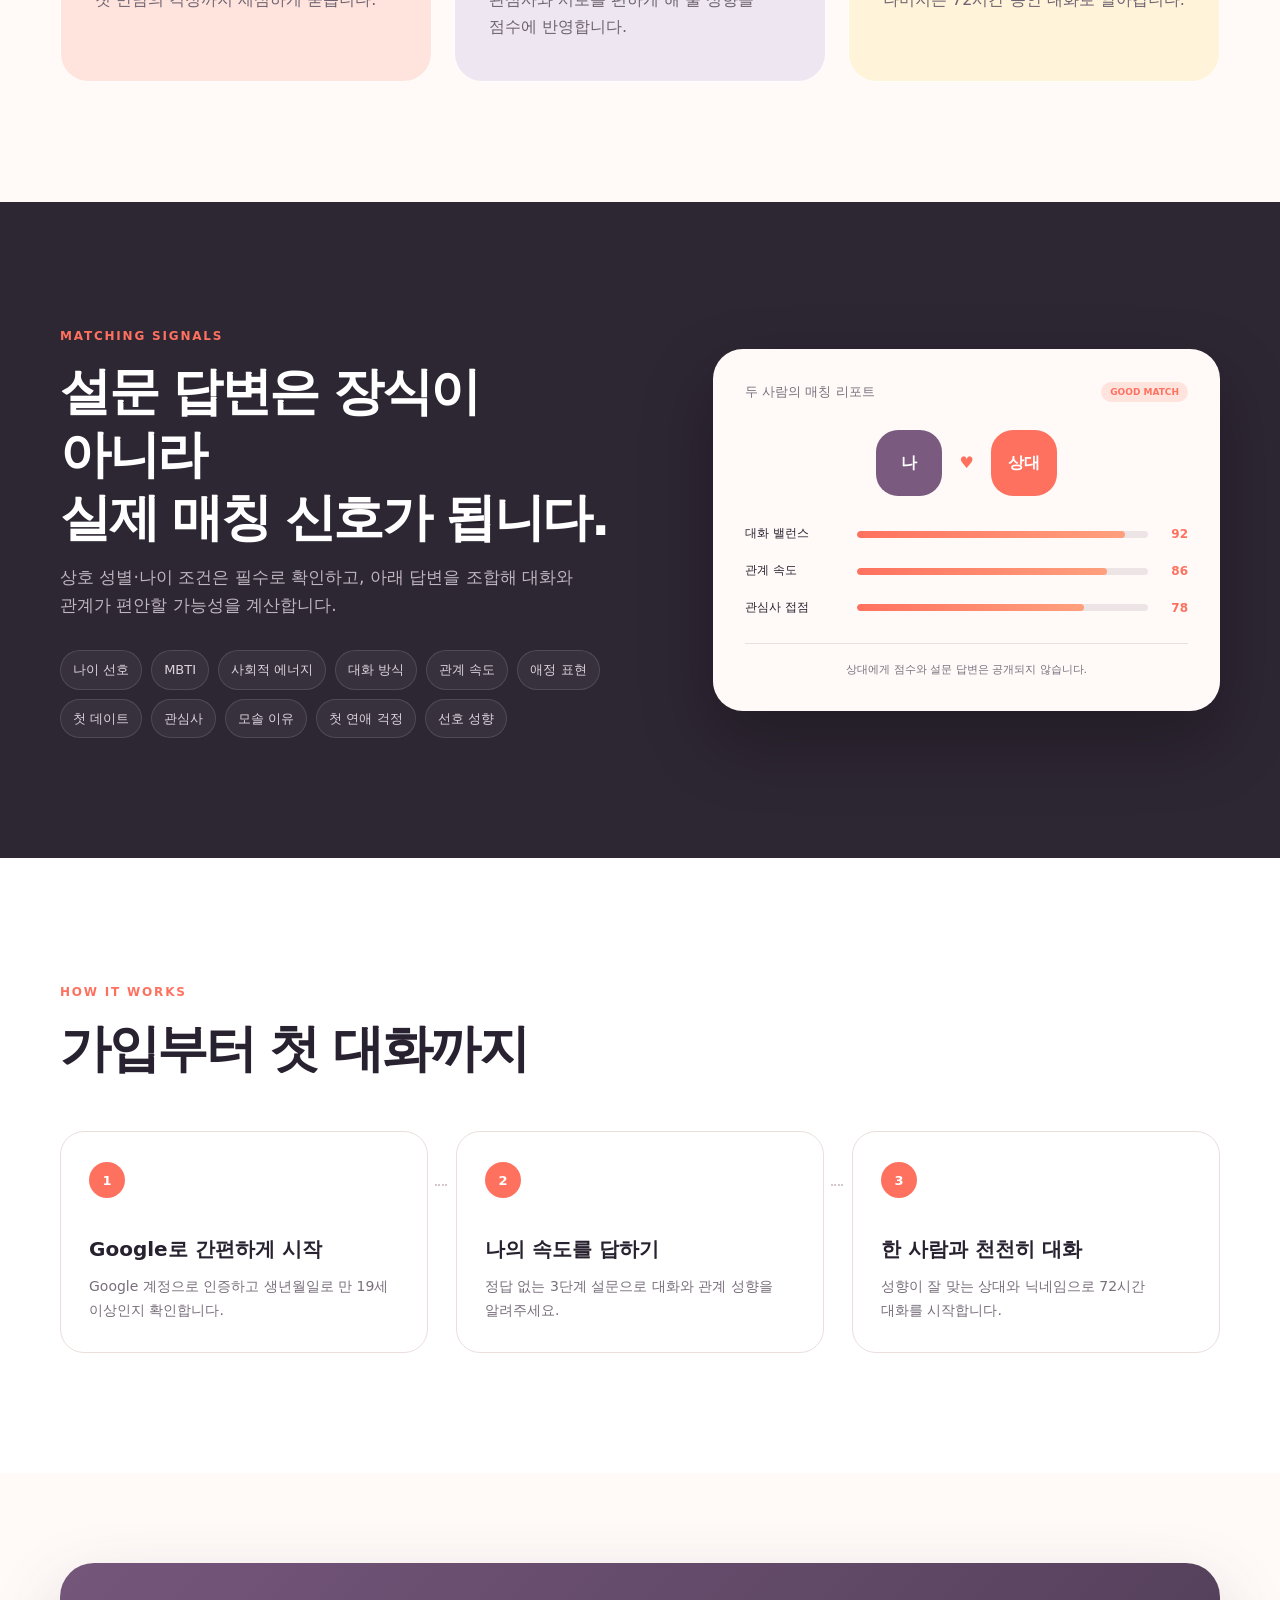
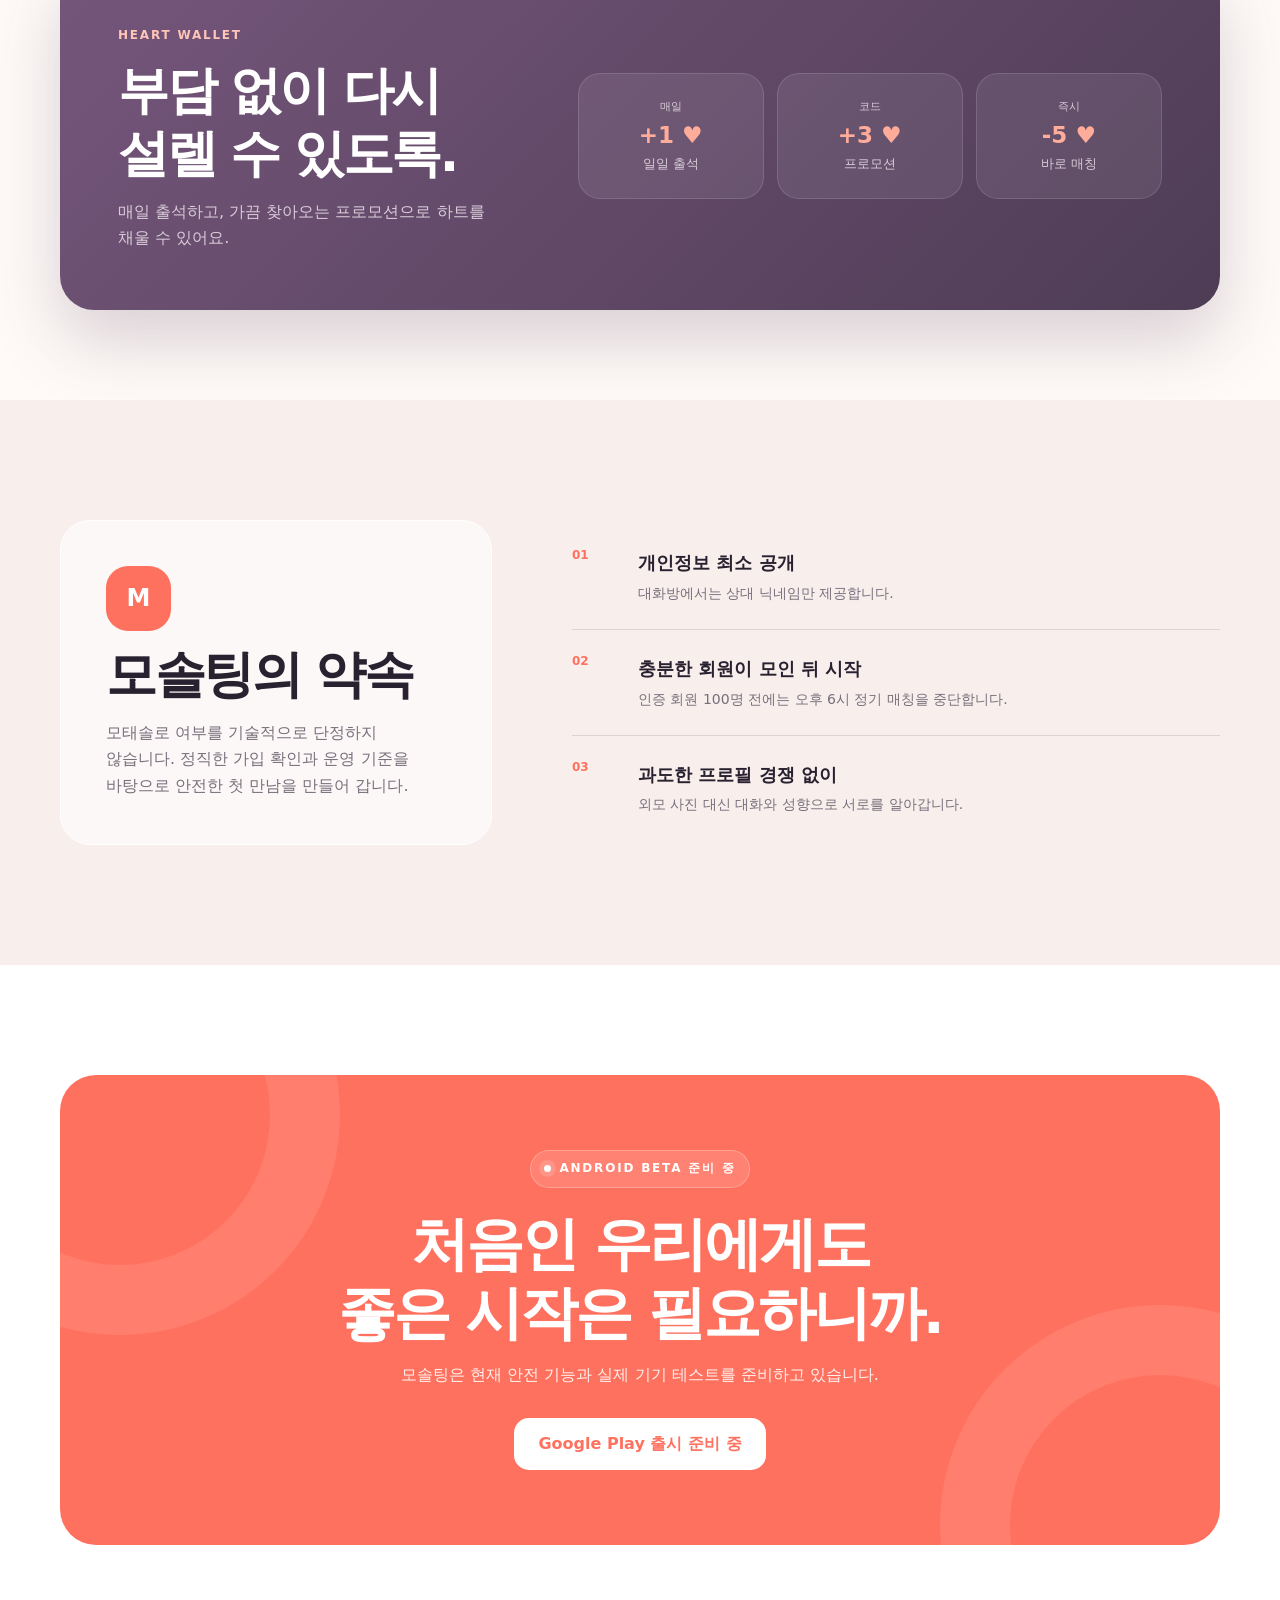
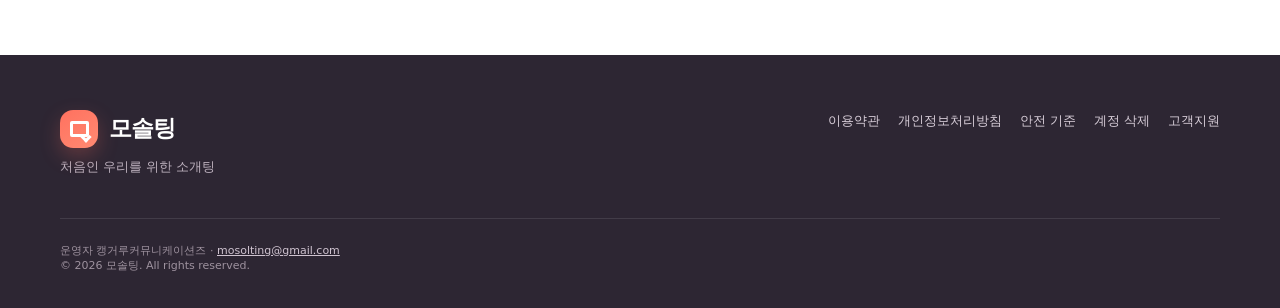
==== commit 7871a564: "Add explicit OAuth app description" ====
--- a/index.html
+++ b/index.html
@@ -4,6 +4,7 @@
   <meta charset="UTF-8">
   <meta name="viewport" content="width=device-width, initial-scale=1.0">
   <meta name="description" content="처음이라 서툰 마음을 위한 모태솔로 전용 소개팅 앱, 모솔팅. 성향과 대화 속도를 반영해 잘 맞는 첫 인연을 연결합니다.">
+  <meta name="application-name" content="모솔팅">
   <meta name="keywords" content="모솔팅, 모태솔로 소개팅, 첫 연애, 소개팅 앱, 성향 매칭, MBTI 소개팅">
   <meta name="author" content="캥거루커뮤니케이션즈">
   <meta name="robots" content="index, follow">
@@ -106,9 +107,9 @@
     <section class="section" id="why">
       <div class="container">
         <div class="section-heading reveal">
-          <span class="section-kicker">WHY MOSOLTING</span>
-          <h2>처음이라 필요한 배려를<br>서비스에 담았어요.</h2>
-          <p>화려한 프로필보다 서로의 속도와 대화가 잘 맞는지가 더 중요하니까요.</p>
+          <span class="section-kicker">ABOUT MOSOLTING</span>
+          <h2>모솔팅 앱 소개</h2>
+          <p><strong>모솔팅</strong>은 만 19세 이상 모태솔로 사용자를 위해 성향과 관계 속도를 반영해 상대를 연결하고, 닉네임으로 안전하게 대화를 시작하도록 돕는 Android 소개팅 앱입니다.</p>
         </div>
         <div class="feature-grid">
           <article class="feature-card coral reveal">
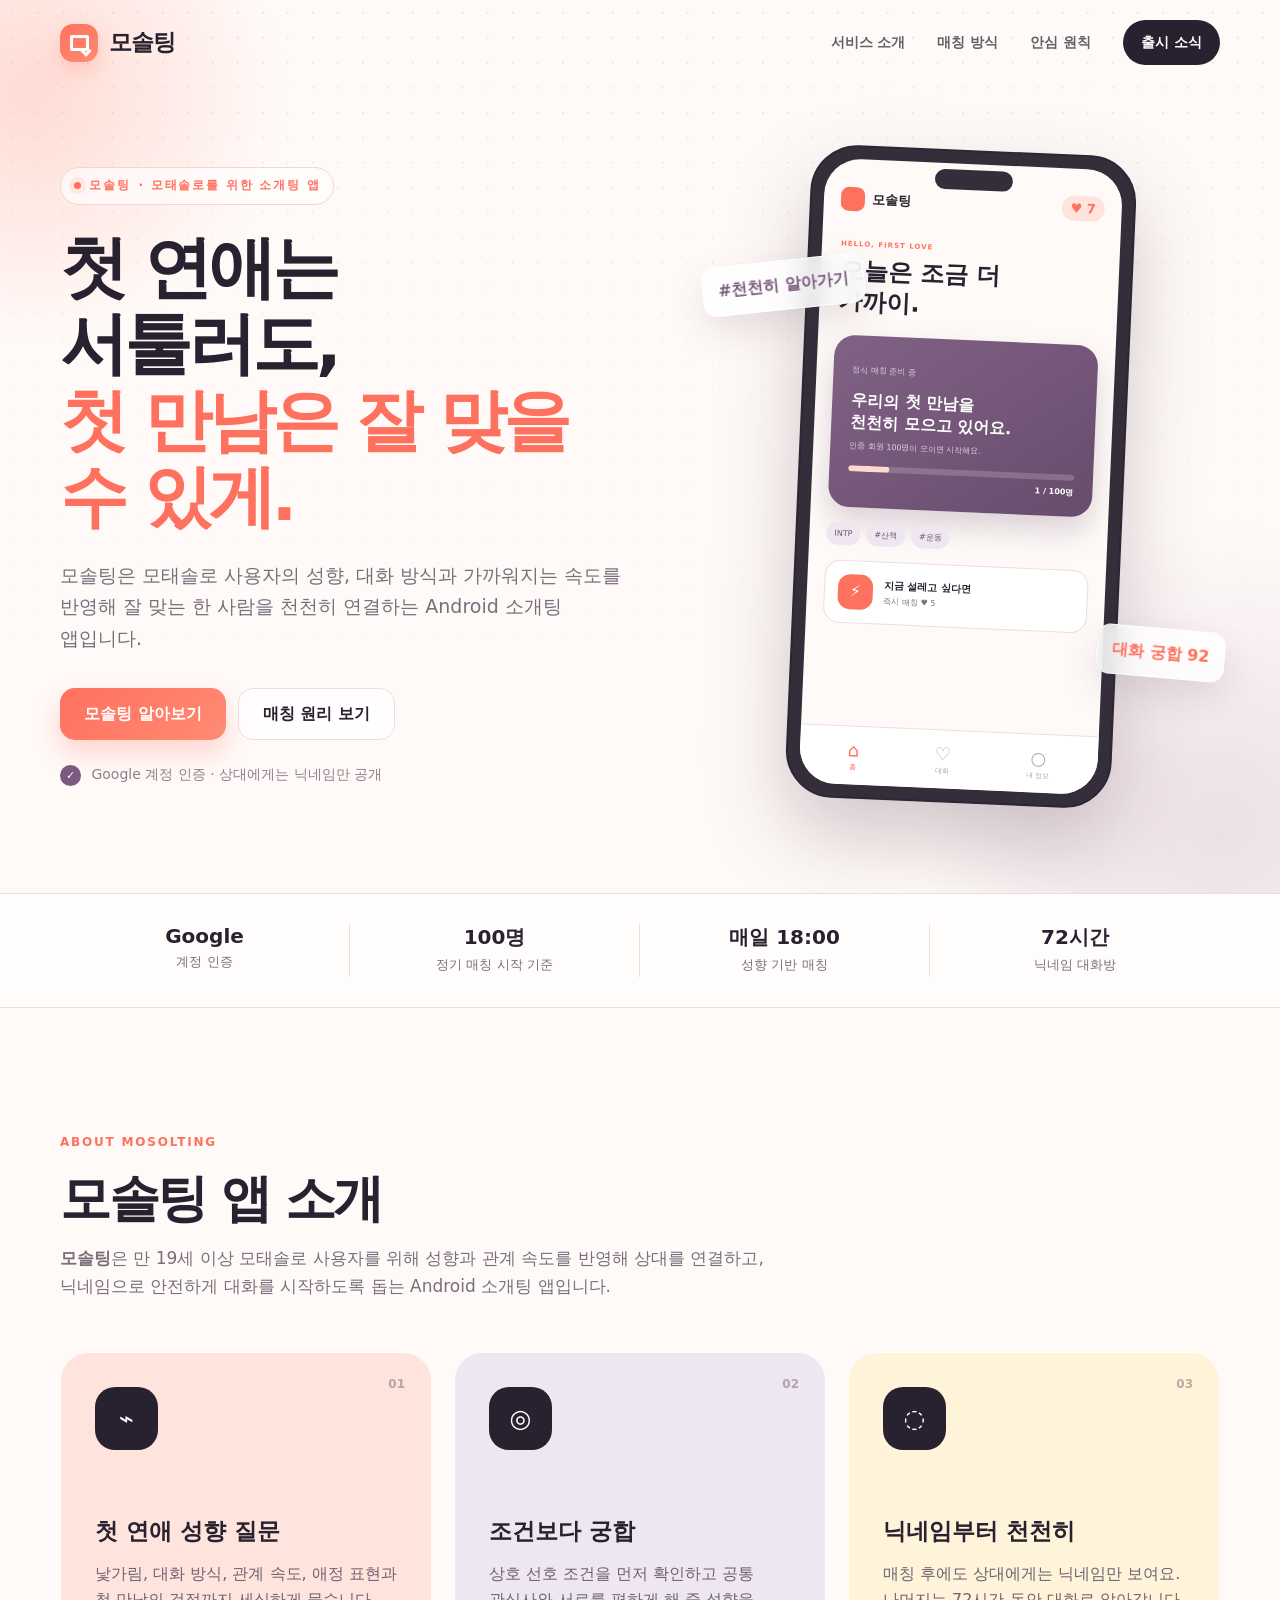
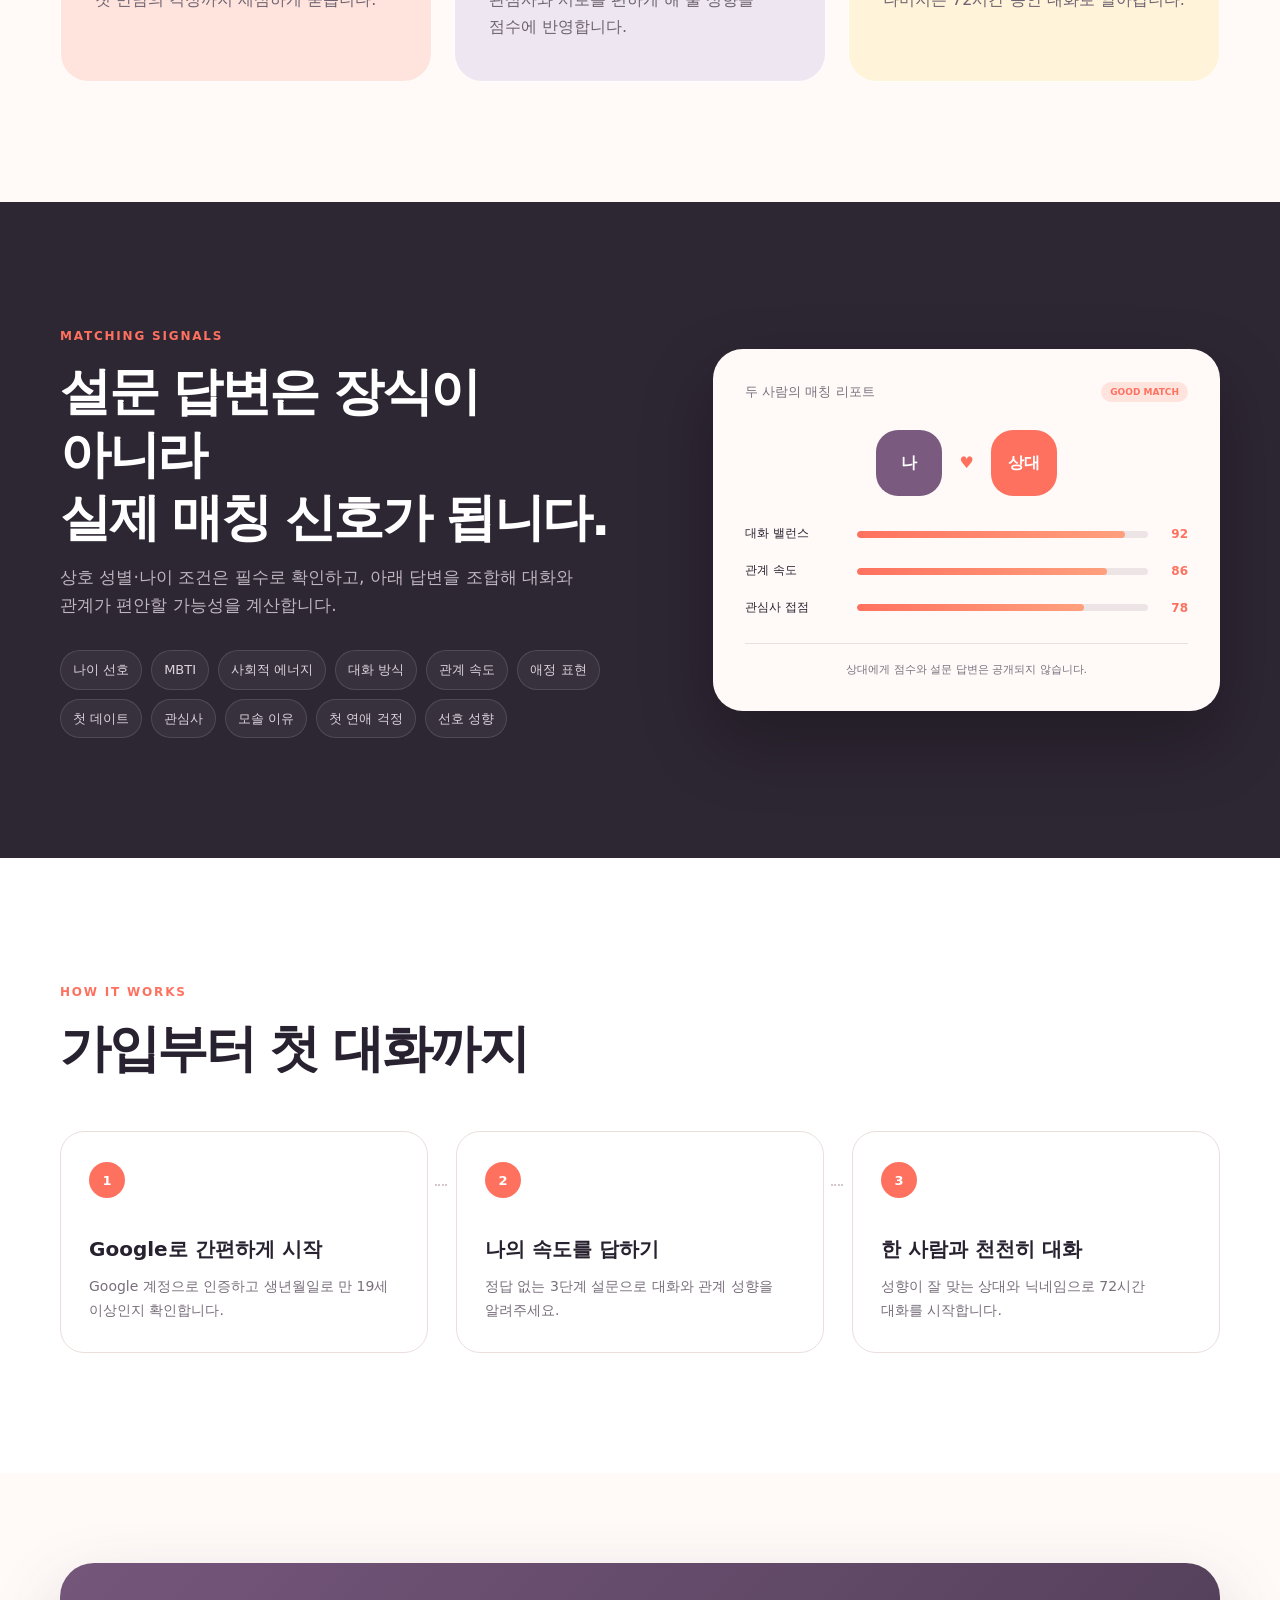
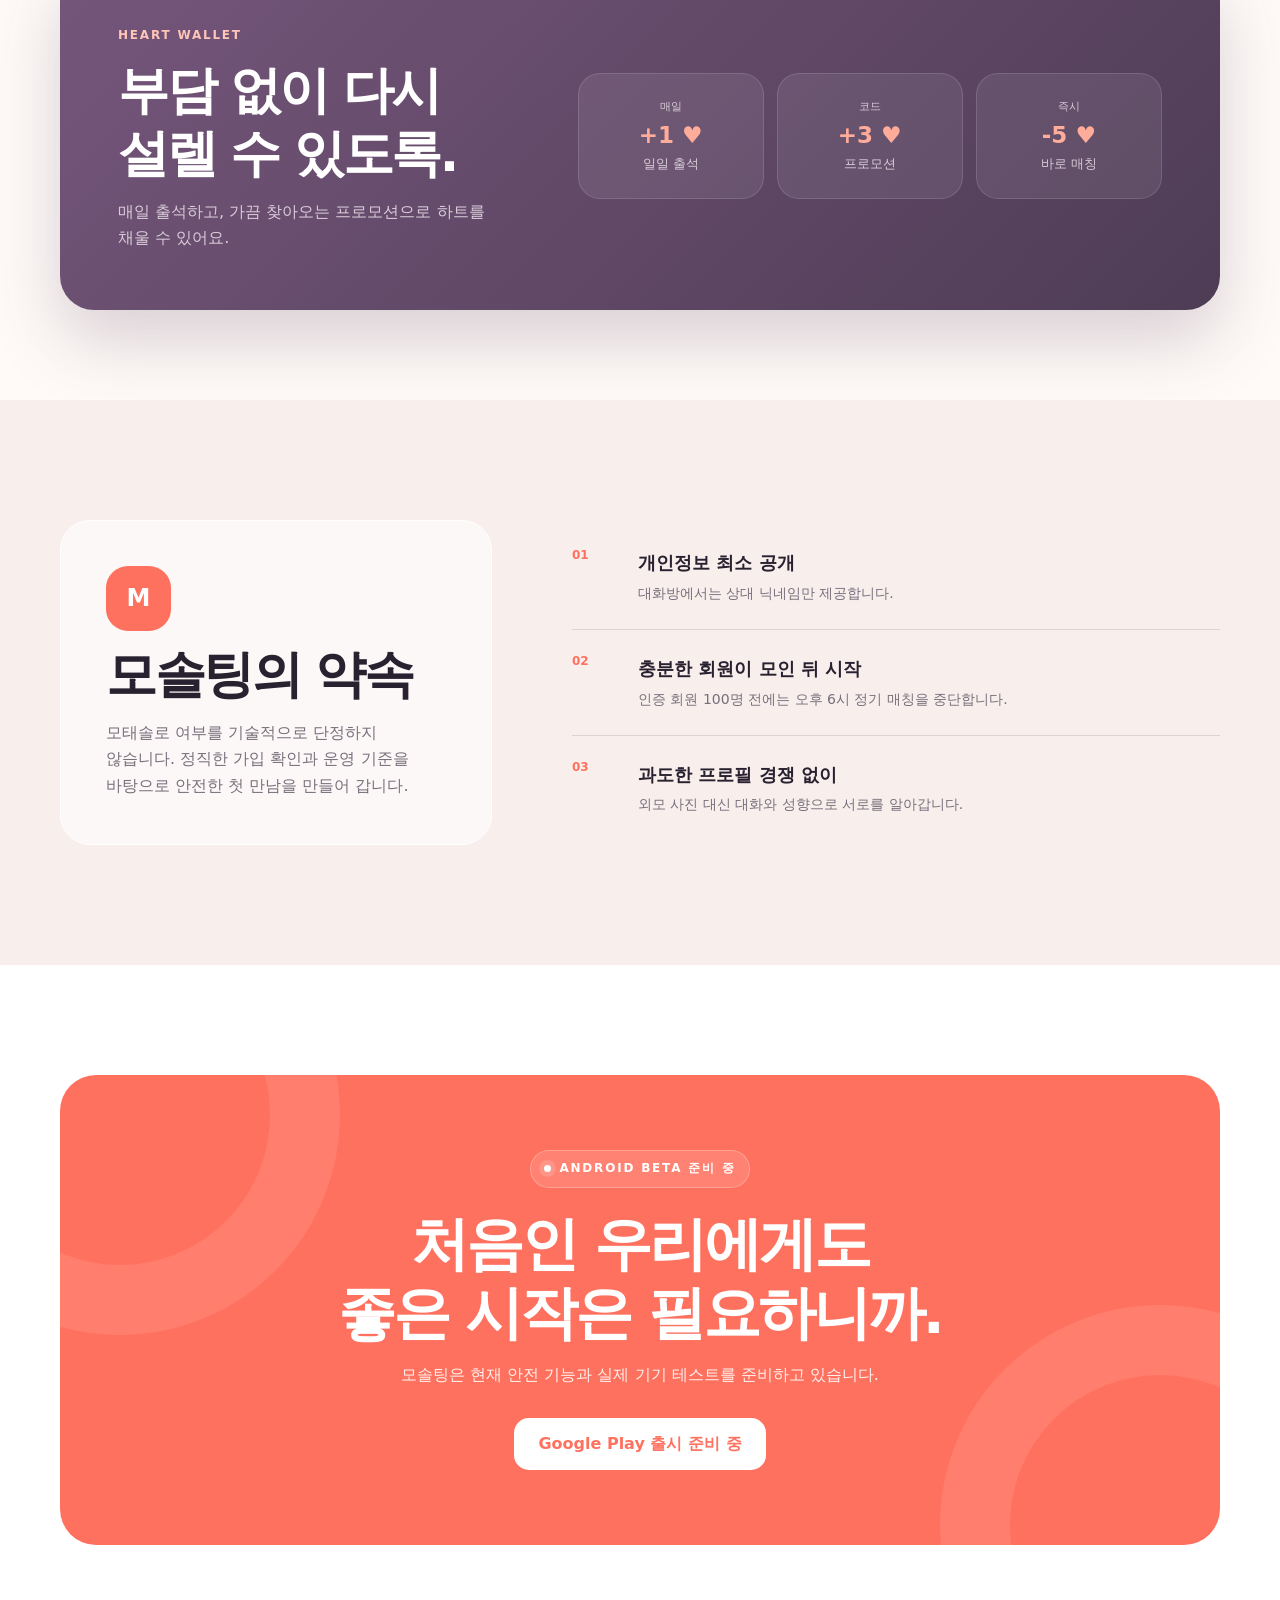
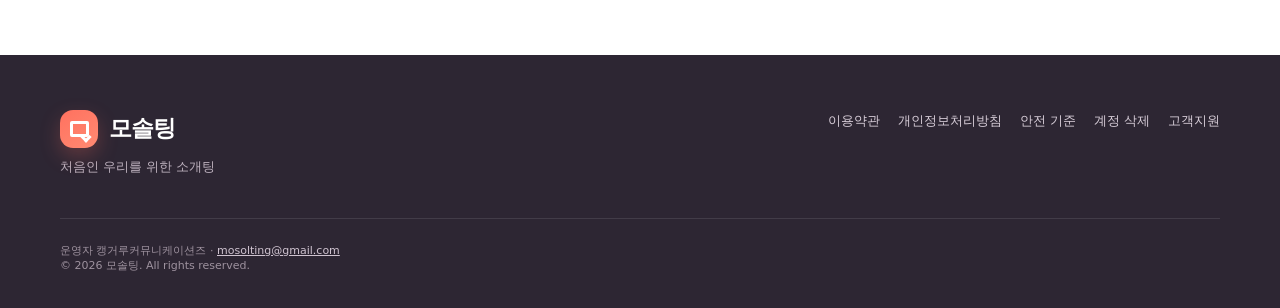
==== commit 50cb8890: "Keep mobile hero slogan on one line" ====
--- a/index.html
+++ b/index.html
@@ -57,9 +57,9 @@
       <div class="hero-orb hero-orb-one"></div>
       <div class="hero-orb hero-orb-two"></div>
       <div class="container hero-grid">
-        <div class="hero-copy reveal">
-          <span class="eyebrow"><i></i> 모태솔로를 위한 첫 연애 메이트</span>
-          <h1>모솔팅<br><em>모태솔로를 위한 소개팅 앱</em></h1>
+        <div class="hero-copy">
+          <span class="eyebrow"><i></i><strong>모솔팅</strong> · 모태솔로를 위한 소개팅 앱</span>
+          <h1>첫 연애는 서툴러도,<br><em>첫 만남은 잘 맞을 수 있게.</em></h1>
           <p>모솔팅은 모태솔로 사용자의 성향, 대화 방식과 가까워지는 속도를 반영해 잘 맞는 한 사람을 천천히 연결하는 Android 소개팅 앱입니다.</p>
           <div class="hero-actions">
             <a class="button button-primary" href="#why">모솔팅 알아보기</a>
@@ -106,7 +106,7 @@
 
     <section class="section" id="why">
       <div class="container">
-        <div class="section-heading reveal">
+        <div class="section-heading">
           <span class="section-kicker">ABOUT MOSOLTING</span>
           <h2>모솔팅 앱 소개</h2>
           <p><strong>모솔팅</strong>은 만 19세 이상 모태솔로 사용자를 위해 성향과 관계 속도를 반영해 상대를 연결하고, 닉네임으로 안전하게 대화를 시작하도록 돕는 Android 소개팅 앱입니다.</p>
--- a/css/style.css
+++ b/css/style.css
@@ -219,6 +219,7 @@
   .hero { min-height: 0; padding: 120px 0 65px; }
   .hero-grid { gap: 35px; }
   .hero h1 { margin-top: 21px; font-size: clamp(39px, 12vw, 56px); letter-spacing: -3px; }
+  .hero h1 em { display: inline-block; white-space: nowrap; font-size: clamp(20px, 6.1vw, 34px); letter-spacing: -1.5px; }
   .hero-copy > p { font-size: 16px; }
   .hero-actions { flex-direction: column; }
   .button { width: 100%; }
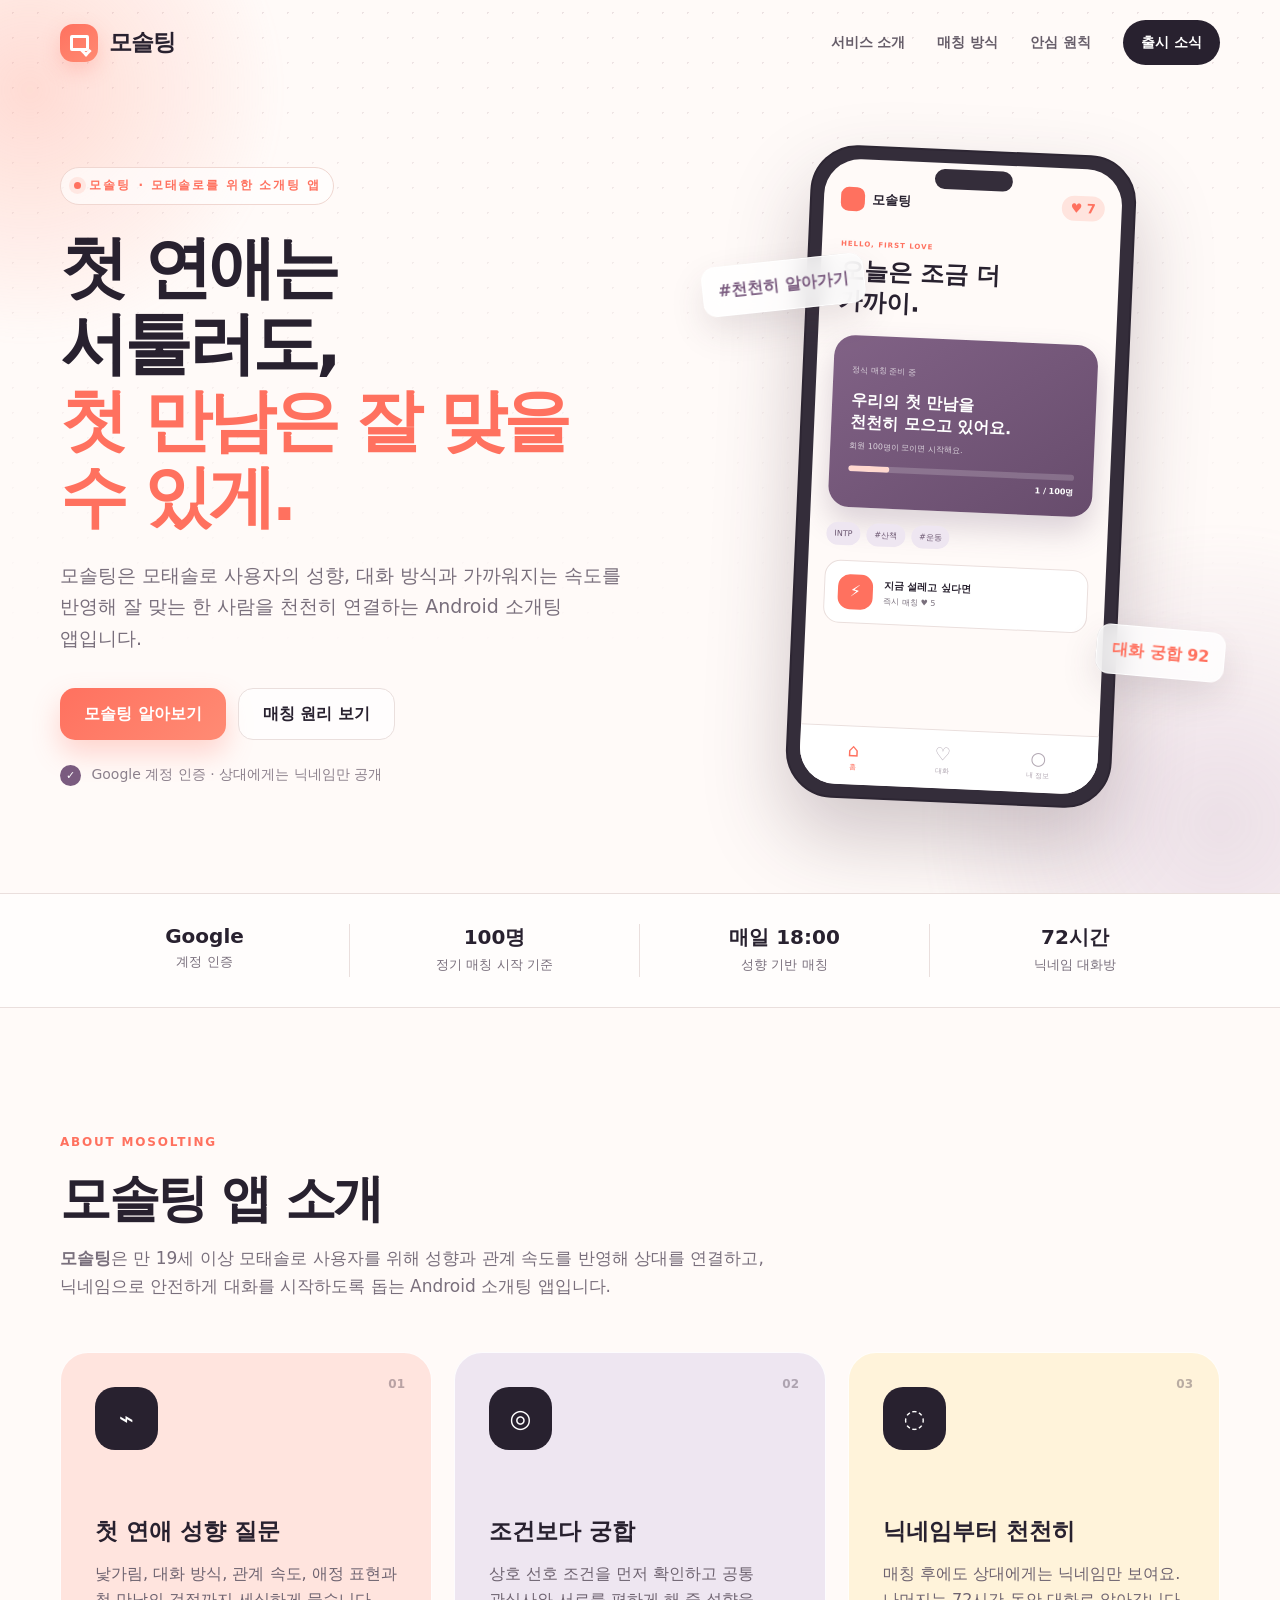
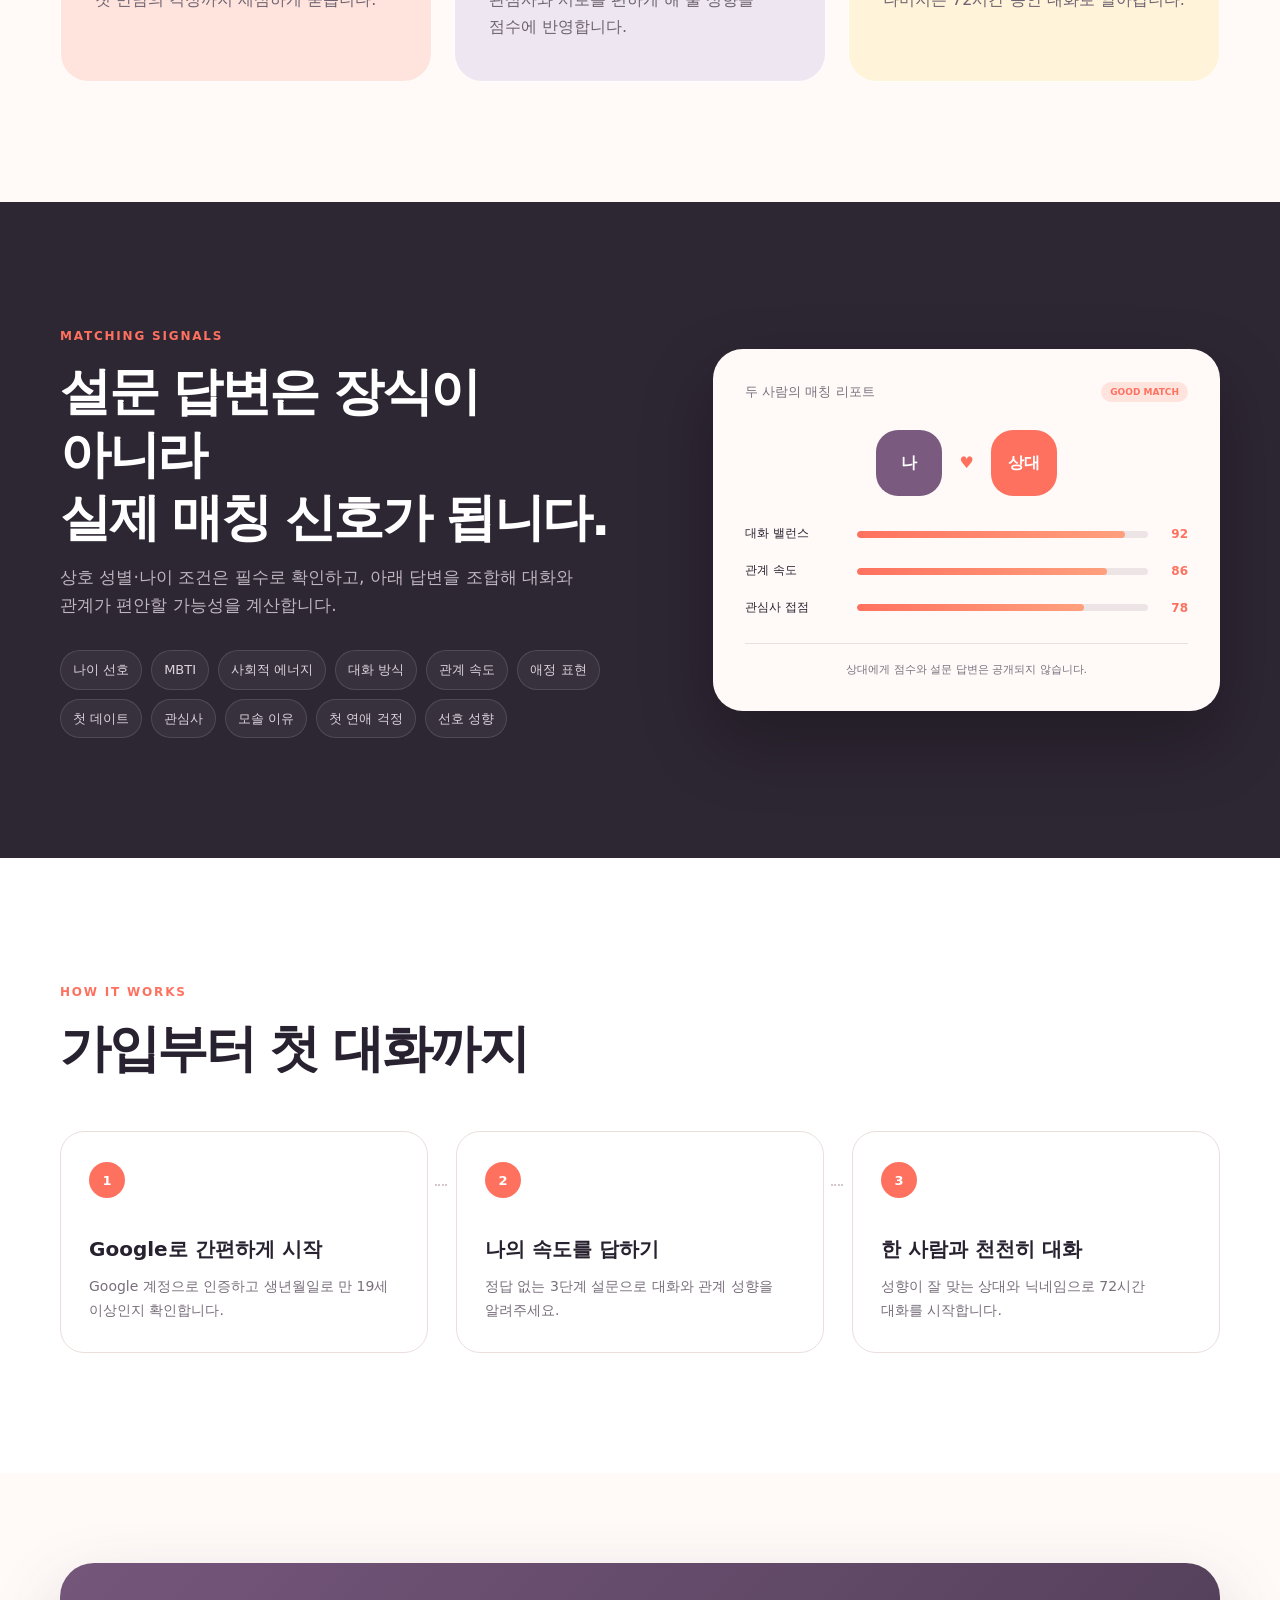
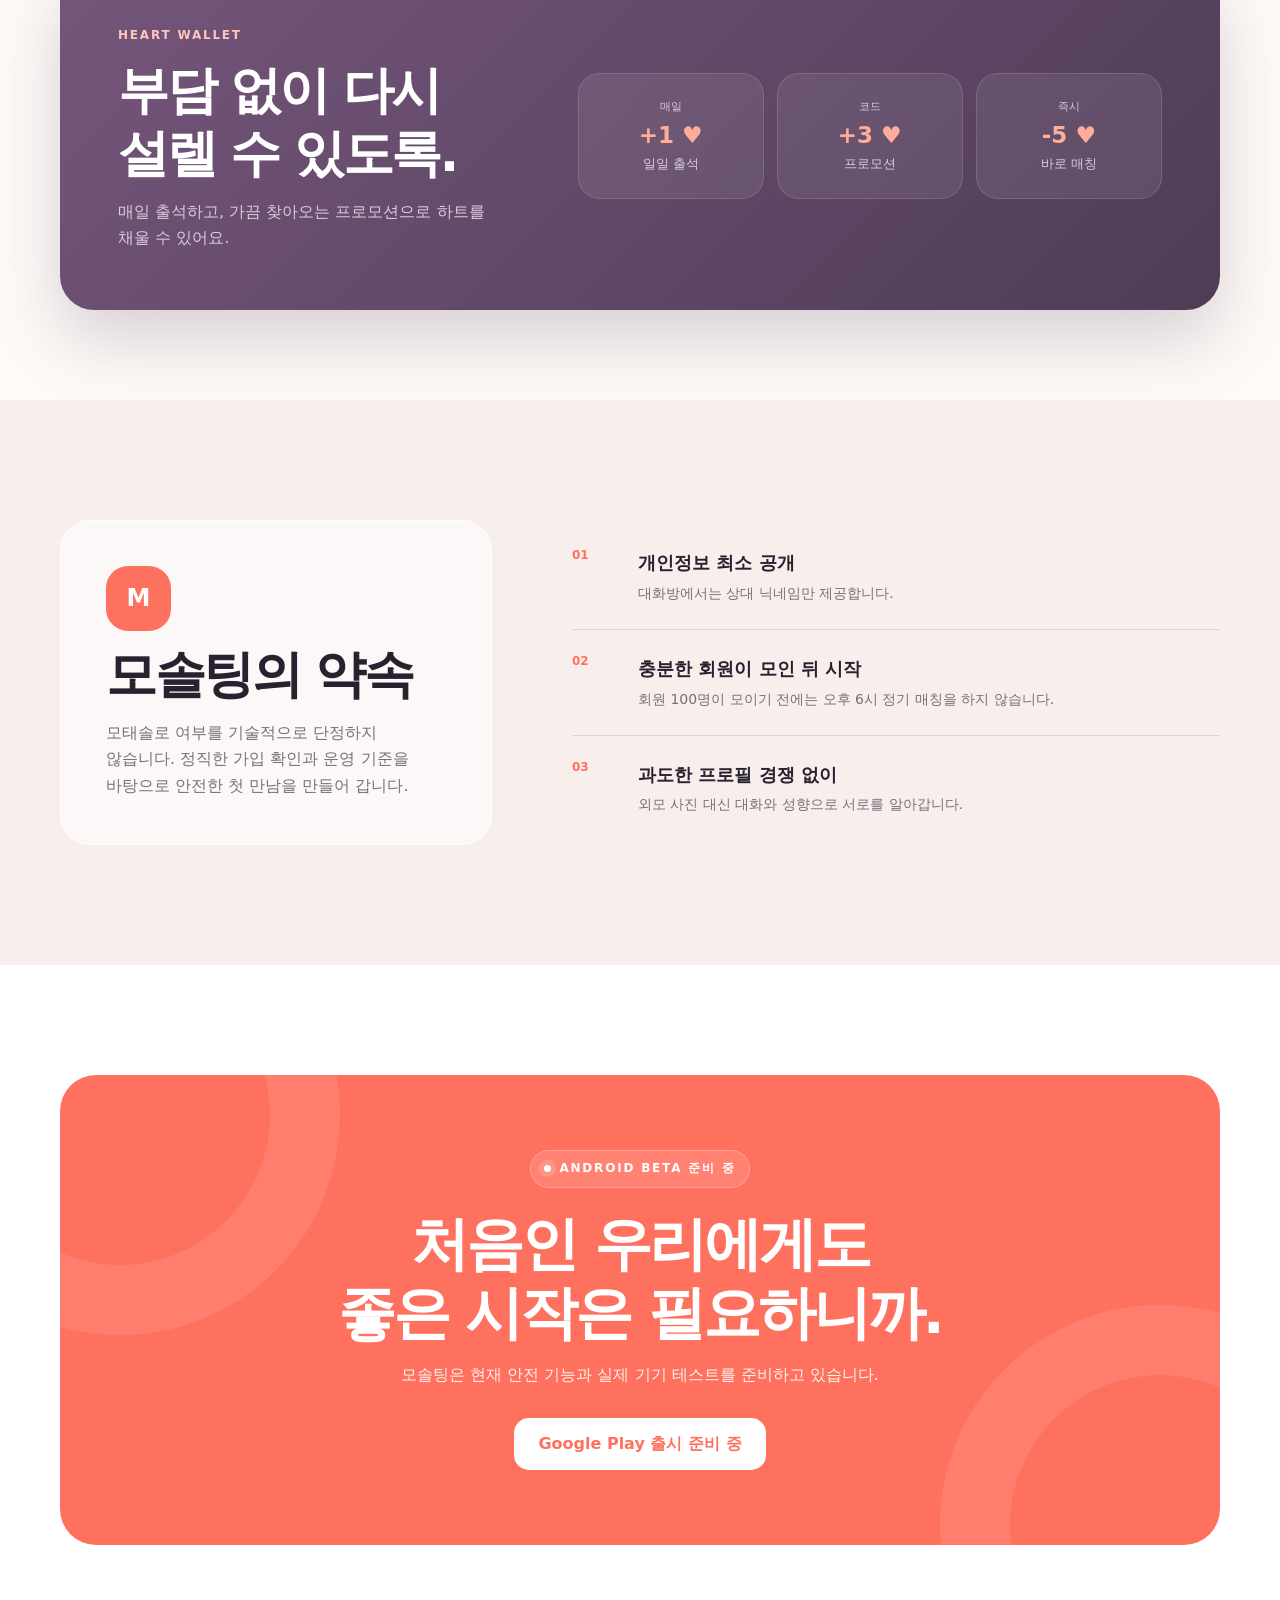
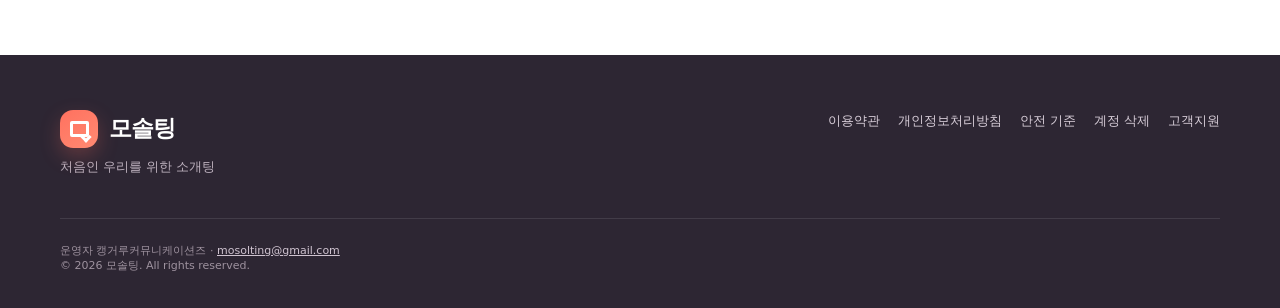
==== commit c24fb691: "Say "회원" instead of "인증 회원" for the matching threshold Mosolting has no separate verified-member tie" ====
--- a/index.html
+++ b/index.html
@@ -10,14 +10,24 @@
   <meta name="robots" content="index, follow">
   <link rel="canonical" href="https://mosolting.com/">
   <link rel="icon" href="./images/favicon.svg" type="image/svg+xml">
+  <link rel="image_src" href="https://mosolting.com/images/og-mosolting.png">
   <meta property="og:type" content="website">
+  <meta property="og:locale" content="ko_KR">
   <meta property="og:url" content="https://mosolting.com/">
   <meta property="og:title" content="모솔팅">
   <meta property="og:description" content="모솔팅은 대화 방식, 관계 속도, 관심사를 반영해 첫 인연을 연결하는 모태솔로 전용 소개팅 앱입니다.">
   <meta property="og:site_name" content="모솔팅">
-  <meta name="twitter:card" content="summary">
+  <meta property="og:image" content="https://mosolting.com/images/og-mosolting.png">
+  <meta property="og:image:secure_url" content="https://mosolting.com/images/og-mosolting.png">
+  <meta property="og:image:type" content="image/png">
+  <meta property="og:image:width" content="1200">
+  <meta property="og:image:height" content="630">
+  <meta property="og:image:alt" content="모솔팅 - 모태솔로를 위한 첫 연애 메이트">
+  <meta name="twitter:card" content="summary_large_image">
   <meta name="twitter:title" content="모솔팅">
   <meta name="twitter:description" content="모솔팅은 처음이라 서툰 마음을 위한 모태솔로 전용 소개팅 앱입니다.">
+  <meta name="twitter:image" content="https://mosolting.com/images/og-mosolting.png">
+  <meta name="twitter:image:alt" content="모솔팅 - 모태솔로를 위한 첫 연애 메이트">
   <title>모솔팅</title>
   <link rel="stylesheet" href="./css/style.css">
   <script type="application/ld+json">
@@ -28,6 +38,7 @@
     "applicationCategory": "DatingApplication",
     "operatingSystem": "Android",
     "offers": { "@type": "Offer", "price": "0", "priceCurrency": "KRW" },
+    "image": "https://mosolting.com/images/og-mosolting.png",
     "description": "모태솔로 사용자의 성향과 관계 속도를 반영하는 소개팅 앱"
   }
   </script>
@@ -82,7 +93,7 @@
               <div class="mock-match">
                 <small>정식 매칭 준비 중</small>
                 <strong>우리의 첫 만남을<br>천천히 모으고 있어요.</strong>
-                <p>인증 회원 100명이 모이면 시작해요.</p>
+                <p>회원 100명이 모이면 시작해요.</p>
                 <div class="mock-progress"><i></i></div>
                 <b>1 / 100명</b>
               </div>
@@ -195,7 +206,7 @@
         </div>
         <ul class="promise-list reveal">
           <li><span>01</span><div><b>개인정보 최소 공개</b><p>대화방에서는 상대 닉네임만 제공합니다.</p></div></li>
-          <li><span>02</span><div><b>충분한 회원이 모인 뒤 시작</b><p>인증 회원 100명 전에는 오후 6시 정기 매칭을 중단합니다.</p></div></li>
+          <li><span>02</span><div><b>충분한 회원이 모인 뒤 시작</b><p>회원 100명이 모이기 전에는 오후 6시 정기 매칭을 하지 않습니다.</p></div></li>
           <li><span>03</span><div><b>과도한 프로필 경쟁 없이</b><p>외모 사진 대신 대화와 성향으로 서로를 알아갑니다.</p></div></li>
         </ul>
       </div>
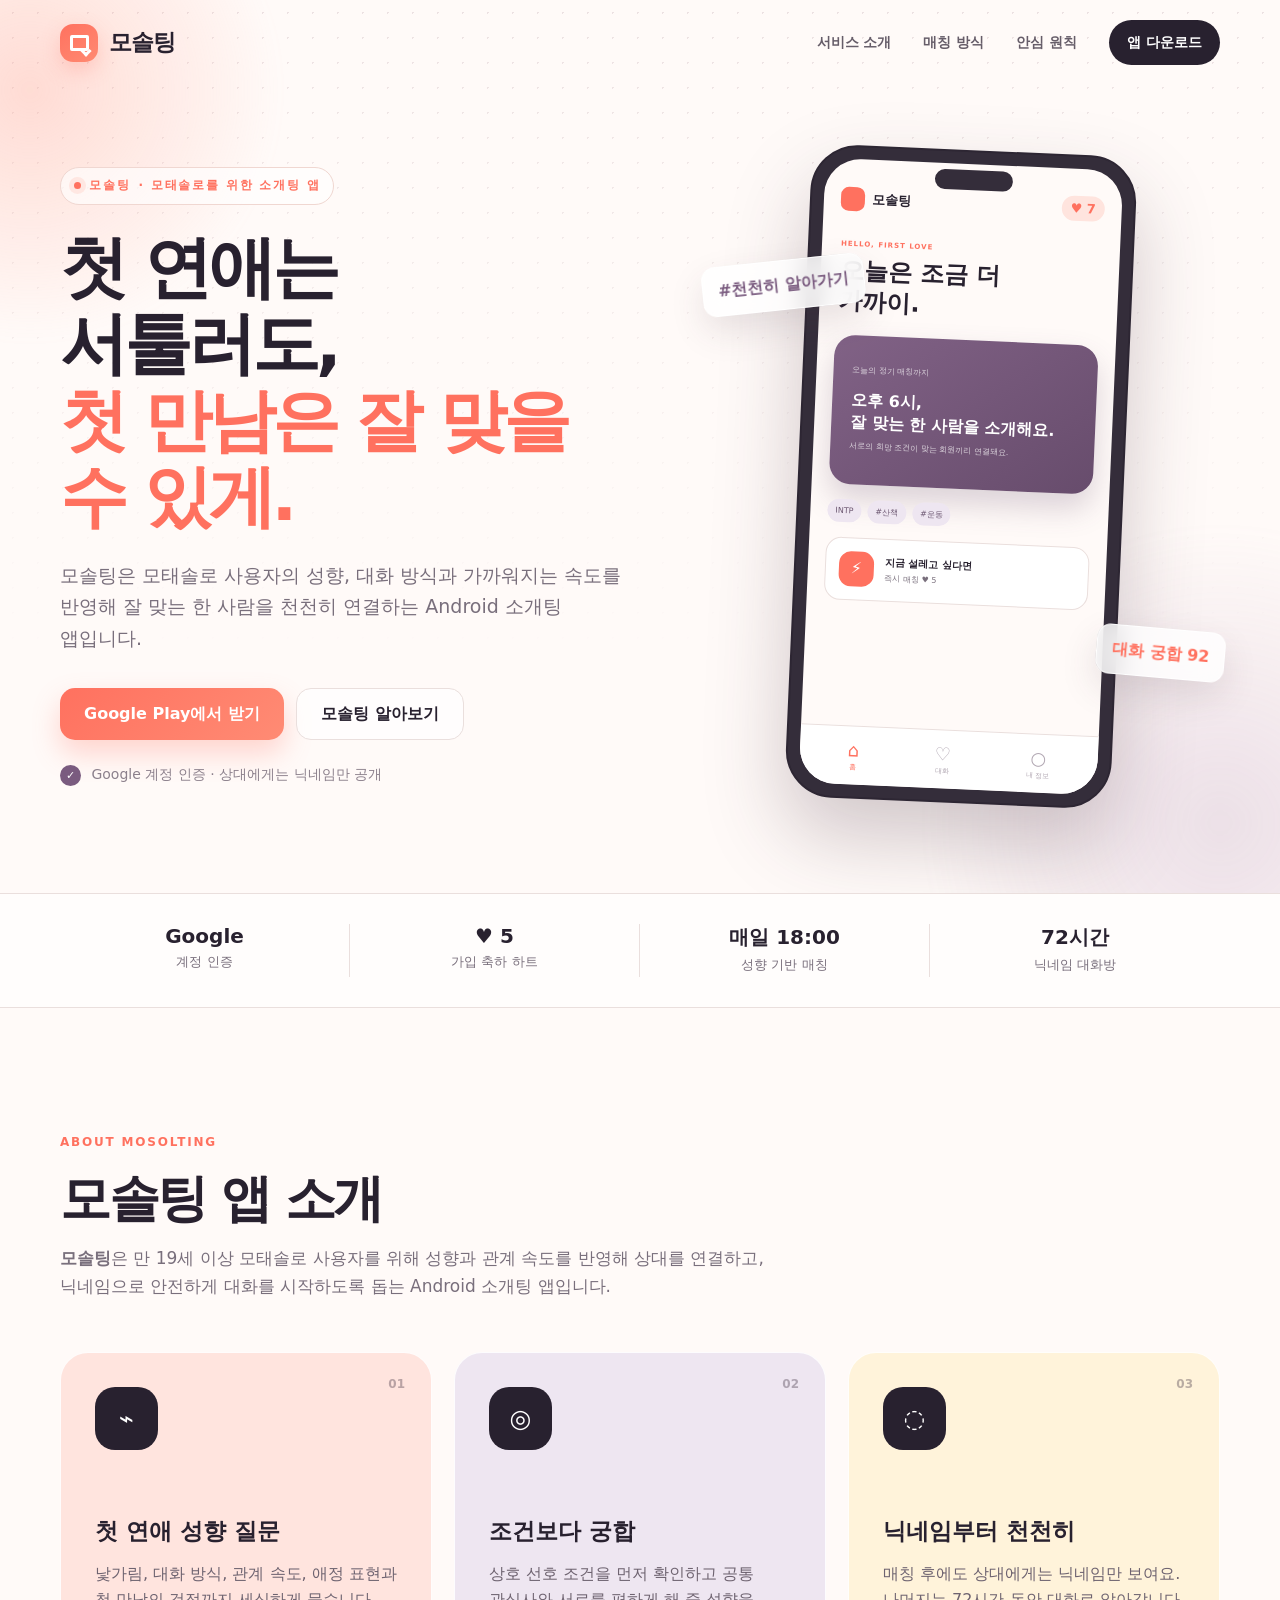
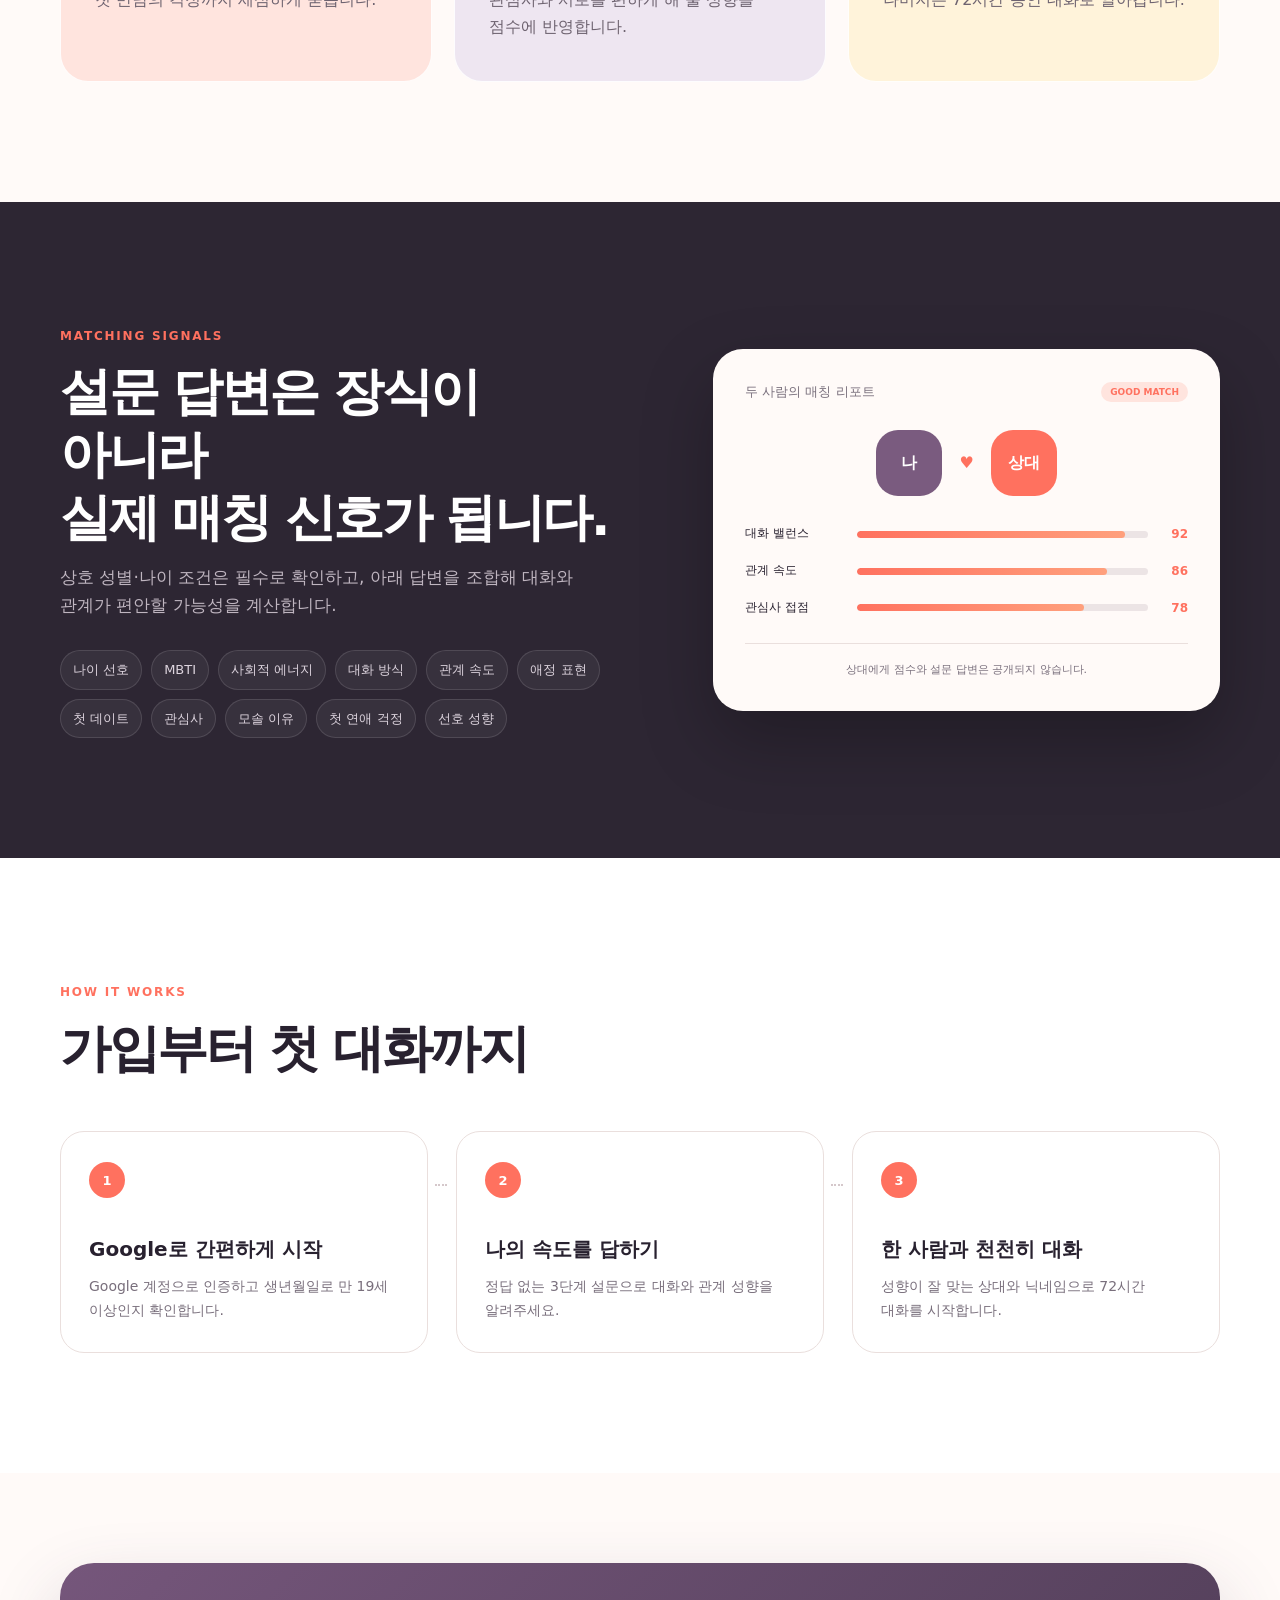
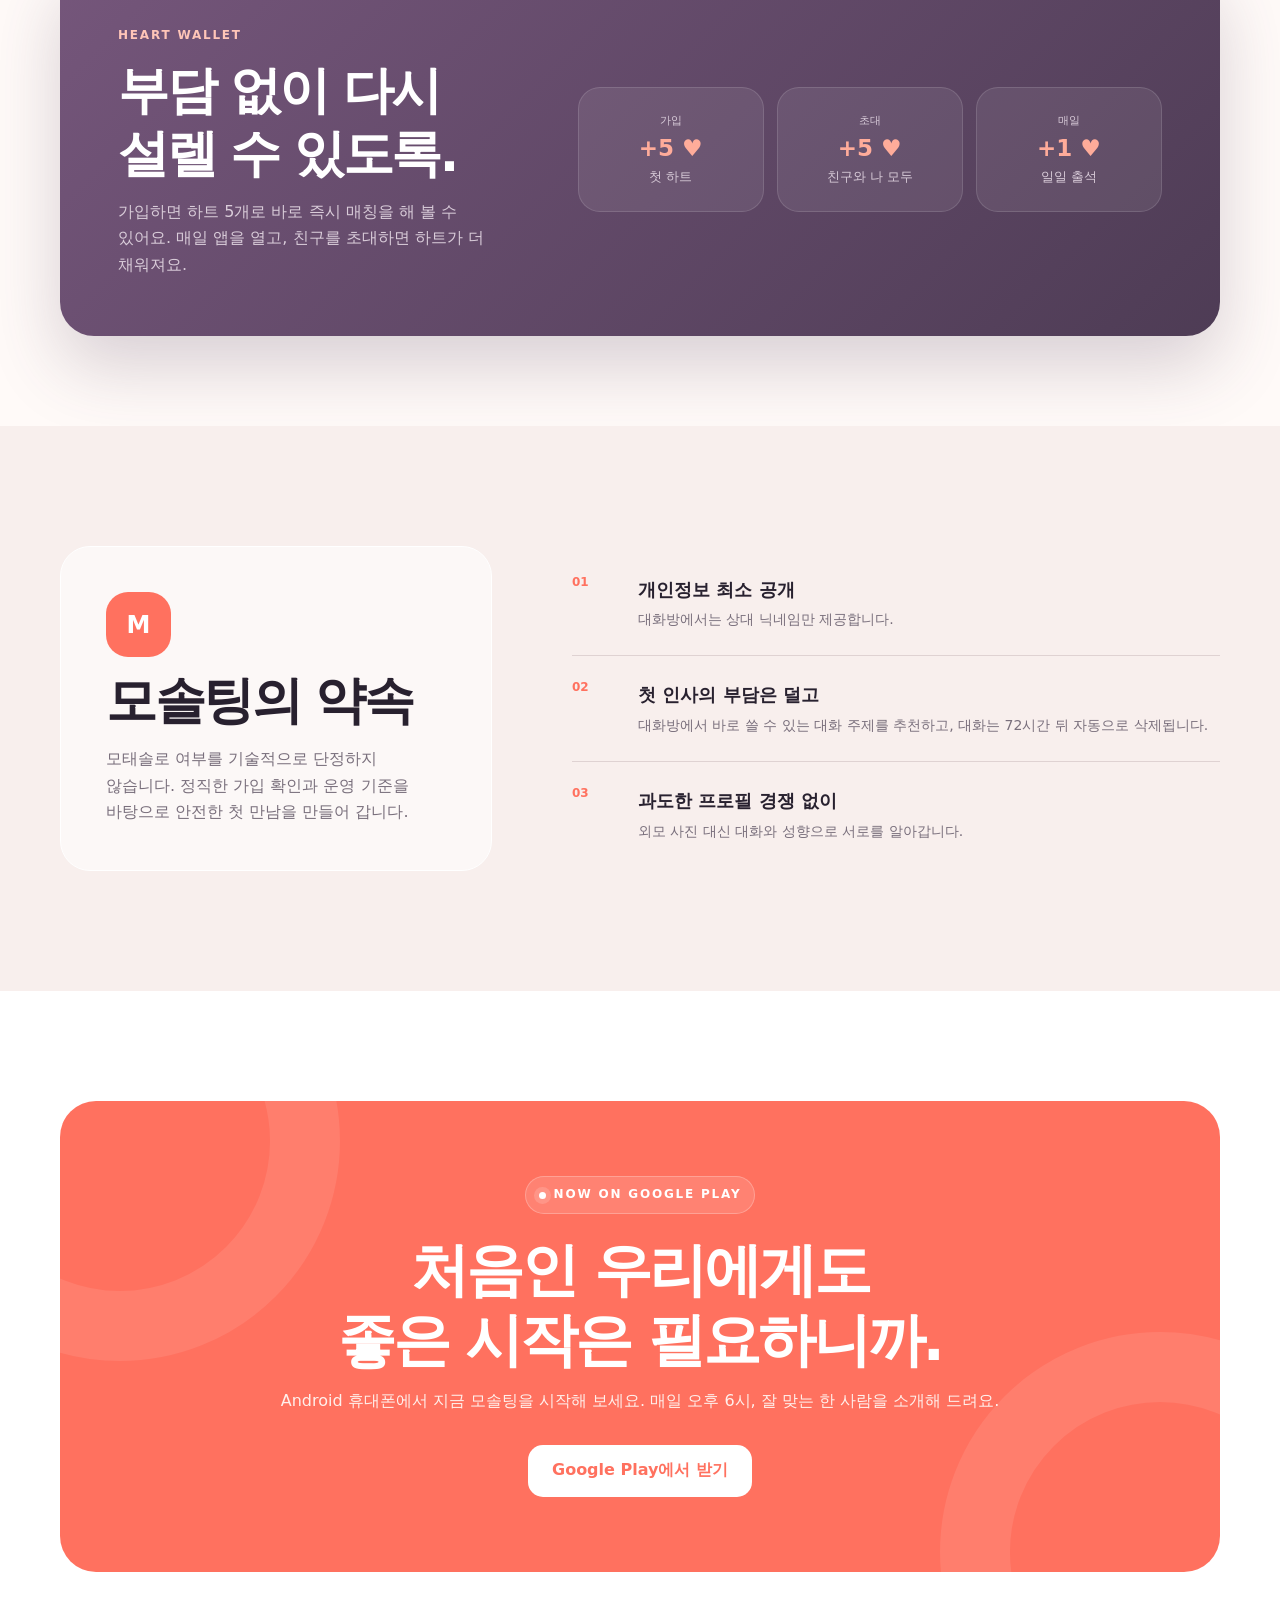
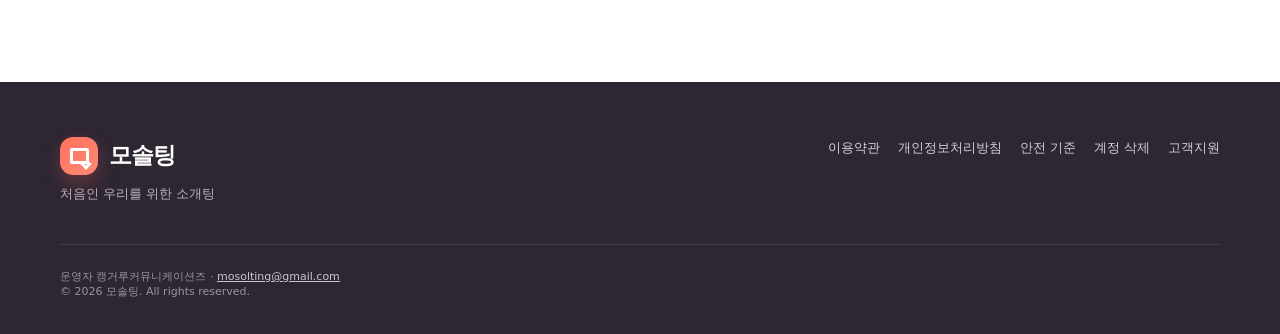
==== commit 742482c8: "Link Google Play and describe invites and daily matching - Point the header, hero and launch buttons" ====
--- a/index.html
+++ b/index.html
@@ -58,7 +58,7 @@
         <a href="#why">서비스 소개</a>
         <a href="#matching">매칭 방식</a>
         <a href="#promise">안심 원칙</a>
-        <a class="nav-cta" href="#launch">출시 소식</a>
+        <a class="nav-cta" href="https://play.google.com/store/apps/details?id=com.mosolting.app" rel="noopener">앱 다운로드</a>
       </nav>
     </div>
   </header>
@@ -73,8 +73,8 @@
           <h1>첫 연애는 서툴러도,<br><em>첫 만남은 잘 맞을 수 있게.</em></h1>
           <p>모솔팅은 모태솔로 사용자의 성향, 대화 방식과 가까워지는 속도를 반영해 잘 맞는 한 사람을 천천히 연결하는 Android 소개팅 앱입니다.</p>
           <div class="hero-actions">
-            <a class="button button-primary" href="#why">모솔팅 알아보기</a>
-            <a class="button button-ghost" href="#matching">매칭 원리 보기</a>
+            <a class="button button-primary" href="https://play.google.com/store/apps/details?id=com.mosolting.app" rel="noopener">Google Play에서 받기</a>
+            <a class="button button-ghost" href="#why">모솔팅 알아보기</a>
           </div>
           <div class="hero-note"><span>✓</span> Google 계정 인증 · 상대에게는 닉네임만 공개</div>
         </div>
@@ -91,11 +91,9 @@
               </div>
               <div class="mock-greeting"><small>HELLO, FIRST LOVE</small><strong>오늘은 조금 더<br>가까이.</strong></div>
               <div class="mock-match">
-                <small>정식 매칭 준비 중</small>
-                <strong>우리의 첫 만남을<br>천천히 모으고 있어요.</strong>
-                <p>회원 100명이 모이면 시작해요.</p>
-                <div class="mock-progress"><i></i></div>
-                <b>1 / 100명</b>
+                <small>오늘의 정기 매칭까지</small>
+                <strong>오후 6시,<br>잘 맞는 한 사람을 소개해요.</strong>
+                <p>서로의 희망 조건이 맞는 회원끼리 연결돼요.</p>
               </div>
               <div class="mock-tags"><span>INTP</span><span>#산책</span><span>#운동</span></div>
               <div class="mock-instant"><span>⚡</span><div><b>지금 설레고 싶다면</b><small>즉시 매칭 ♥ 5</small></div></div>
@@ -109,7 +107,7 @@
     <section class="facts" aria-label="핵심 서비스 정보">
       <div class="container facts-grid">
         <div><strong>Google</strong><span>계정 인증</span></div>
-        <div><strong>100명</strong><span>정기 매칭 시작 기준</span></div>
+        <div><strong>♥ 5</strong><span>가입 축하 하트</span></div>
         <div><strong>매일 18:00</strong><span>성향 기반 매칭</span></div>
         <div><strong>72시간</strong><span>닉네임 대화방</span></div>
       </div>
@@ -187,12 +185,12 @@
         <div>
           <span class="section-kicker">HEART WALLET</span>
           <h2>부담 없이 다시<br>설렐 수 있도록.</h2>
-          <p>매일 출석하고, 가끔 찾아오는 프로모션으로 하트를 채울 수 있어요.</p>
+          <p>가입하면 하트 5개로 바로 즉시 매칭을 해 볼 수 있어요. 매일 앱을 열고, 친구를 초대하면 하트가 더 채워져요.</p>
         </div>
         <div class="heart-cards">
+          <article><span>가입</span><strong>+5 ♥</strong><p>첫 하트</p></article>
+          <article><span>초대</span><strong>+5 ♥</strong><p>친구와 나 모두</p></article>
           <article><span>매일</span><strong>+1 ♥</strong><p>일일 출석</p></article>
-          <article><span>코드</span><strong>+3 ♥</strong><p>프로모션</p></article>
-          <article><span>즉시</span><strong>-5 ♥</strong><p>바로 매칭</p></article>
         </div>
       </div>
     </section>
@@ -206,7 +204,7 @@
         </div>
         <ul class="promise-list reveal">
           <li><span>01</span><div><b>개인정보 최소 공개</b><p>대화방에서는 상대 닉네임만 제공합니다.</p></div></li>
-          <li><span>02</span><div><b>충분한 회원이 모인 뒤 시작</b><p>회원 100명이 모이기 전에는 오후 6시 정기 매칭을 하지 않습니다.</p></div></li>
+          <li><span>02</span><div><b>첫 인사의 부담은 덜고</b><p>대화방에서 바로 쓸 수 있는 대화 주제를 추천하고, 대화는 72시간 뒤 자동으로 삭제됩니다.</p></div></li>
           <li><span>03</span><div><b>과도한 프로필 경쟁 없이</b><p>외모 사진 대신 대화와 성향으로 서로를 알아갑니다.</p></div></li>
         </ul>
       </div>
@@ -214,10 +212,10 @@
 
     <section class="launch" id="launch">
       <div class="container launch-card reveal">
-        <span class="eyebrow light"><i></i> ANDROID BETA 준비 중</span>
+        <span class="eyebrow light"><i></i> NOW ON GOOGLE PLAY</span>
         <h2>처음인 우리에게도<br>좋은 시작은 필요하니까.</h2>
-        <p>모솔팅은 현재 안전 기능과 실제 기기 테스트를 준비하고 있습니다.</p>
-        <span class="button button-light" aria-disabled="true">Google Play 출시 준비 중</span>
+        <p>Android 휴대폰에서 지금 모솔팅을 시작해 보세요. 매일 오후 6시, 잘 맞는 한 사람을 소개해 드려요.</p>
+        <a class="button button-light" href="https://play.google.com/store/apps/details?id=com.mosolting.app" rel="noopener">Google Play에서 받기</a>
       </div>
     </section>
   </main>
